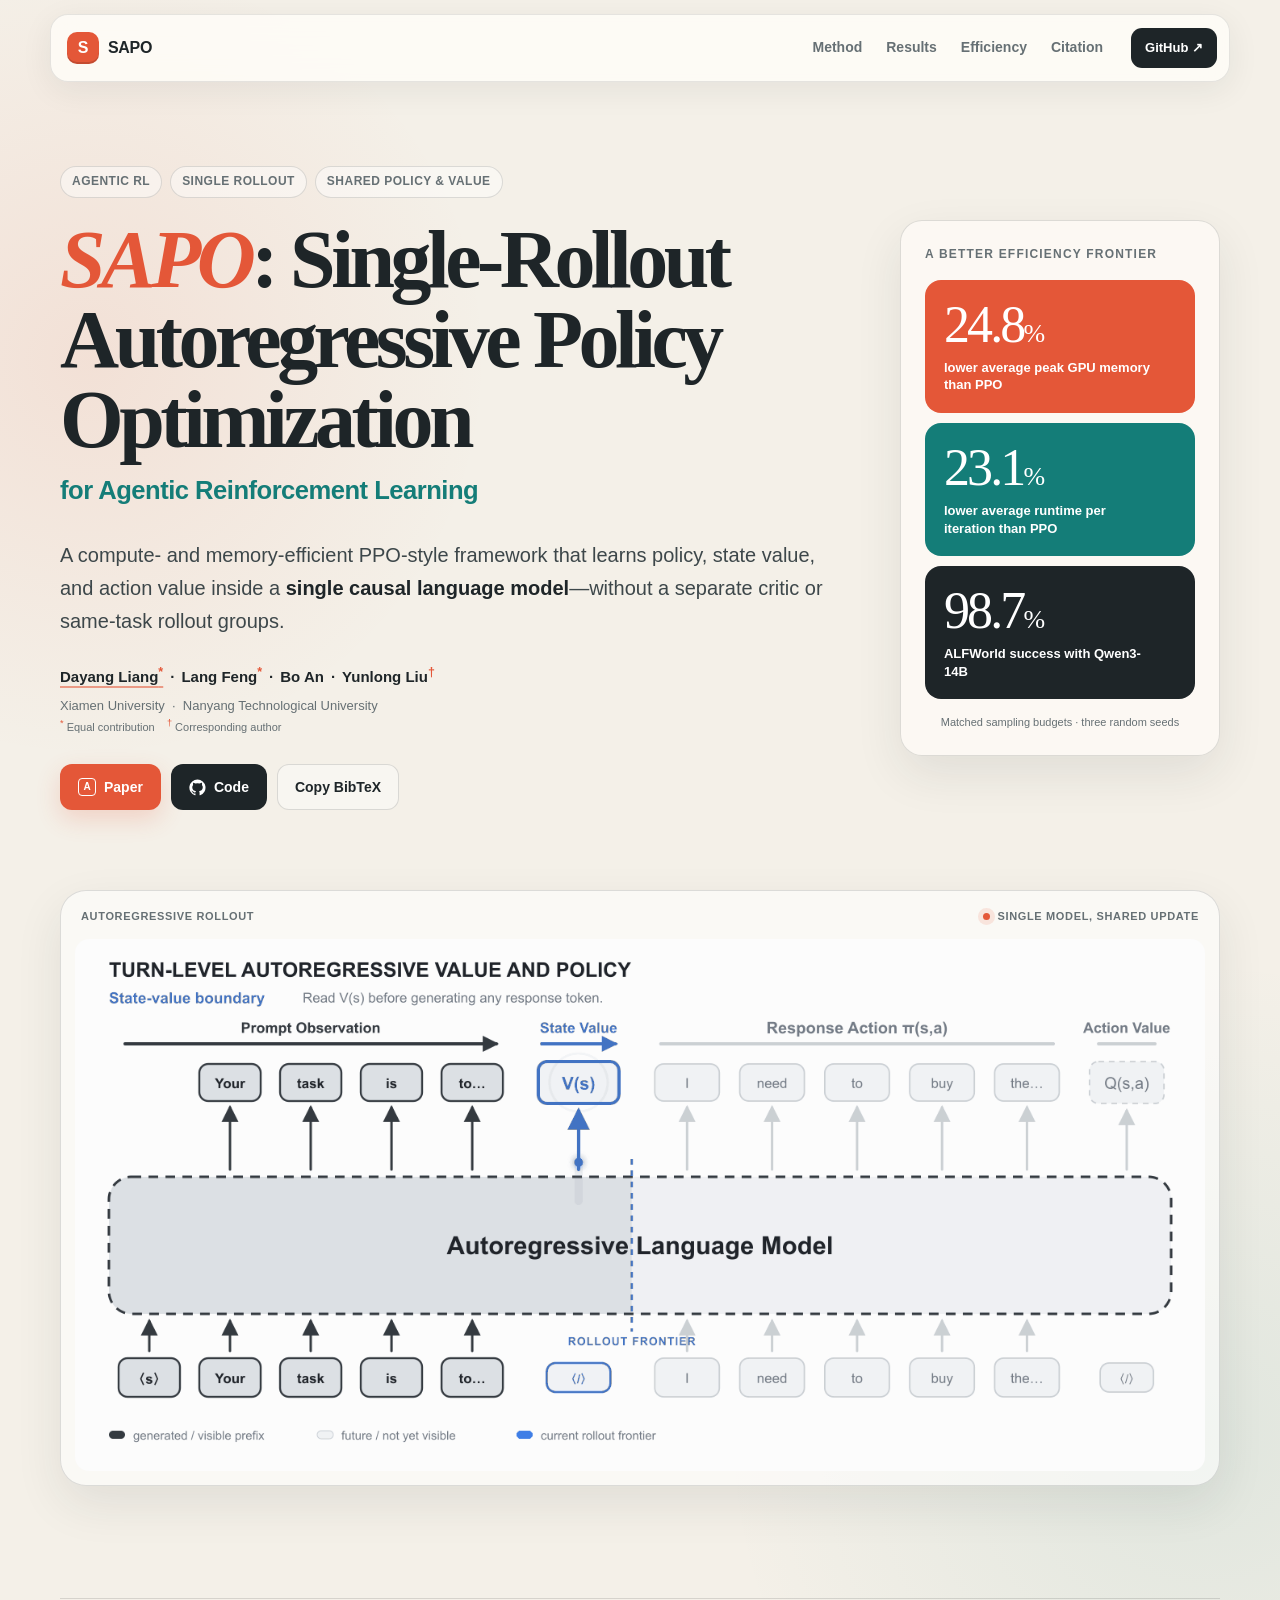
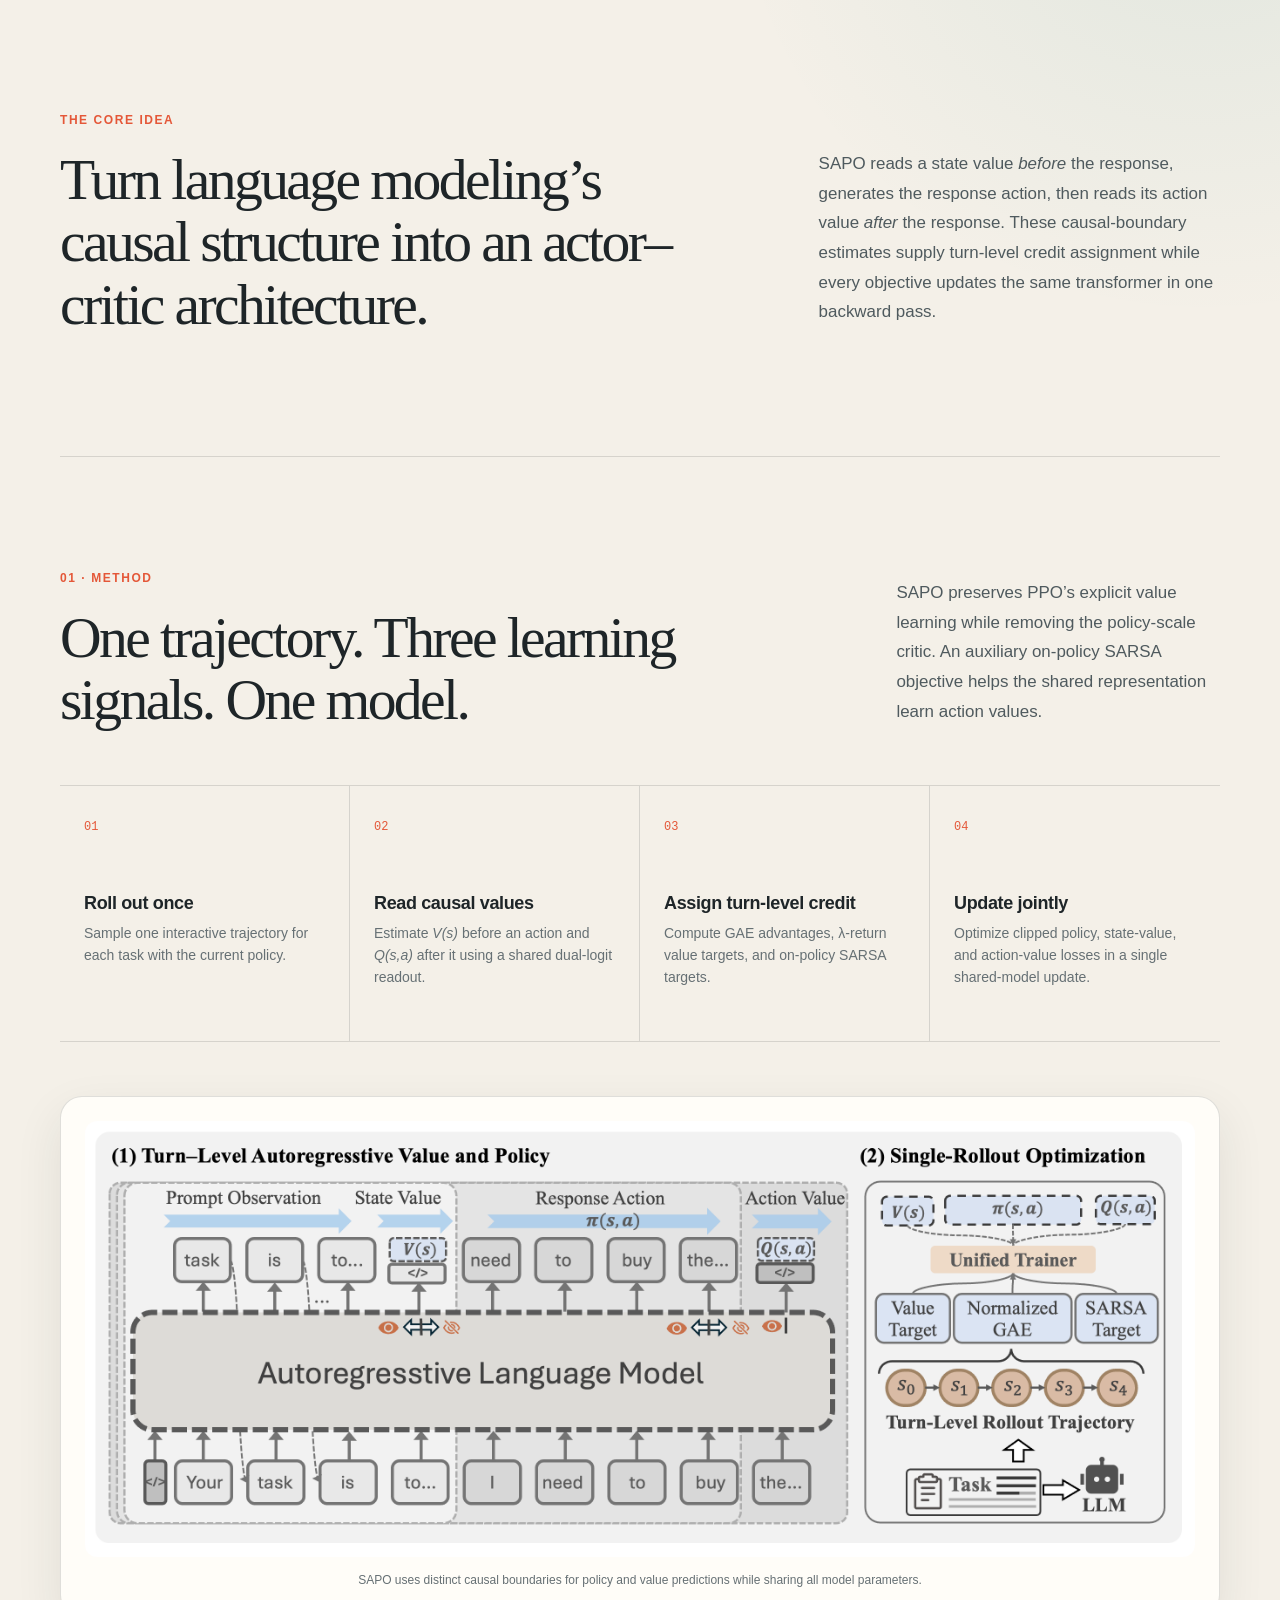
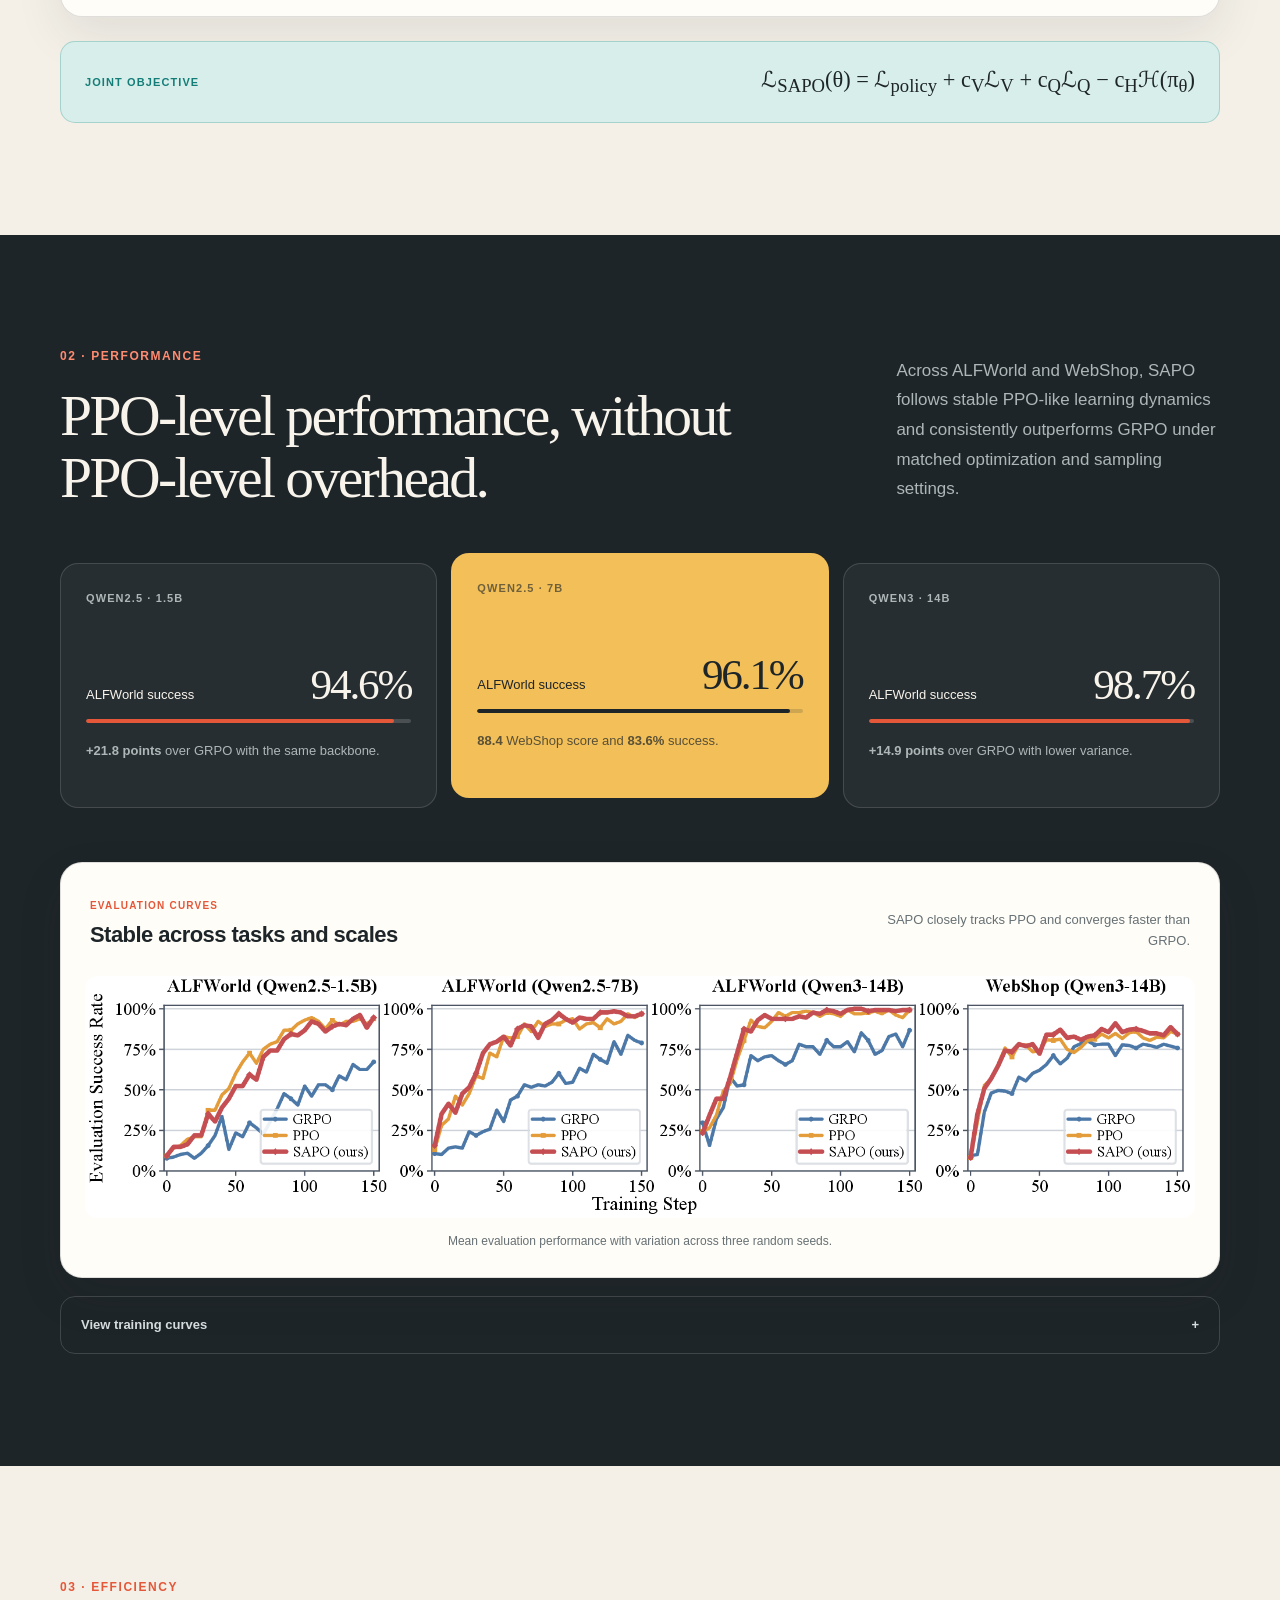
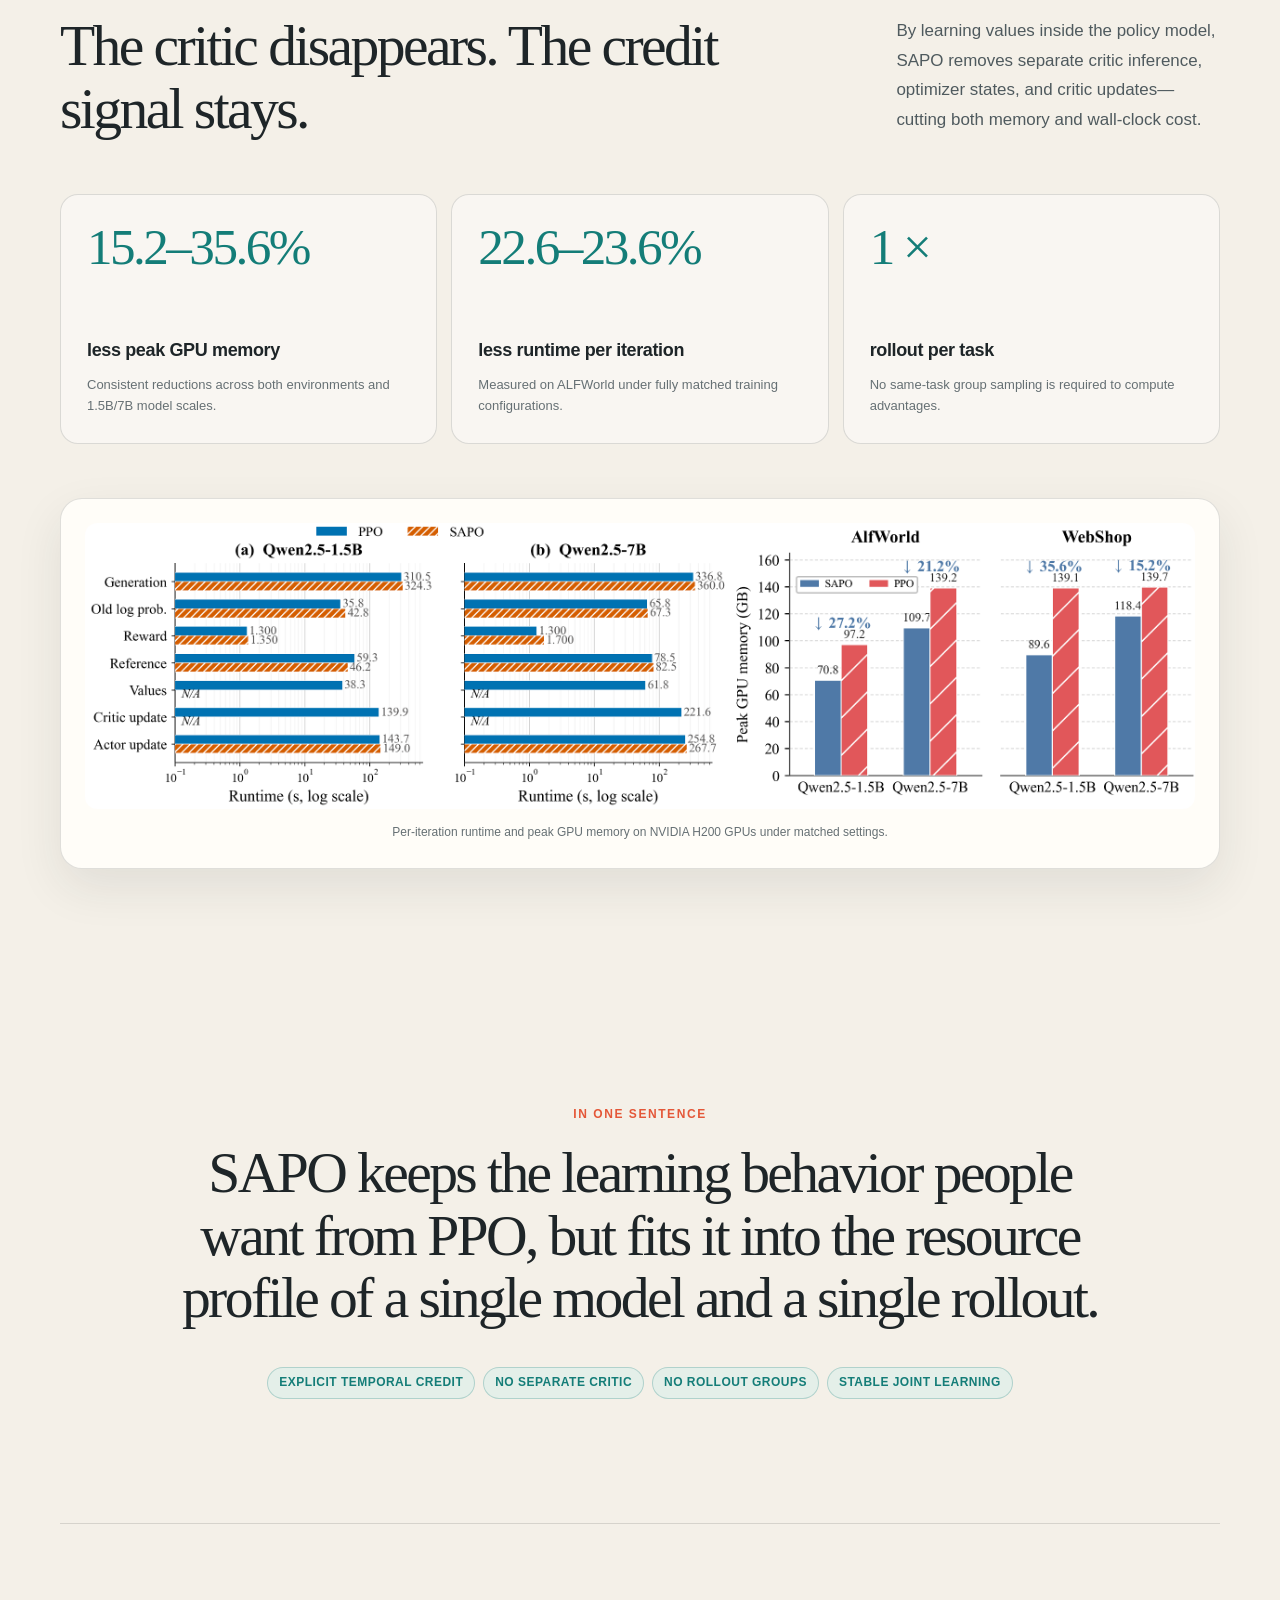
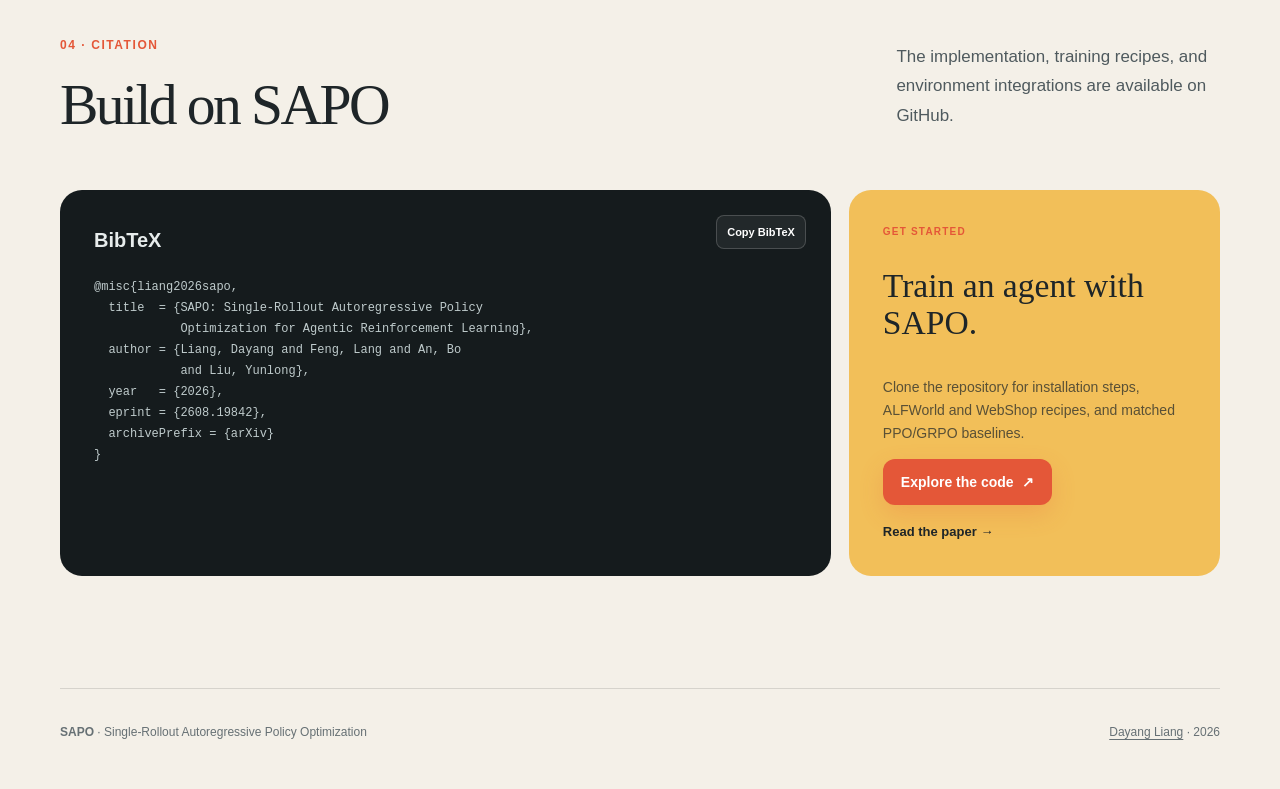
==== sapo/index.html @ 1ac19fc2 "Add SAPO project page" ====
<!doctype html>
<html lang="en">
<head>
  <meta charset="utf-8">
  <meta name="viewport" content="width=device-width, initial-scale=1">
  <meta name="theme-color" content="#f4f0e8">
  <meta name="description" content="SAPO is a single-rollout, memory-efficient PPO-style framework for agentic reinforcement learning.">
  <meta property="og:title" content="SAPO — Single-Rollout Autoregressive Policy Optimization">
  <meta property="og:description" content="PPO-level performance with one rollout, one causal language model, and no separate critic.">
  <meta property="og:type" content="website">
  <meta property="og:url" content="https://dy-liang.github.io/sapo/">
  <meta property="og:image" content="https://dy-liang.github.io/sapo/assets/sapo-framework.png">
  <title>SAPO — Single-Rollout Autoregressive Policy Optimization</title>
  <link rel="icon" href="data:image/svg+xml,<svg xmlns=%22http://www.w3.org/2000/svg%22 viewBox=%220 0 100 100%22><rect width=%22100%22 height=%22100%22 rx=%2222%22 fill=%22%23ed5b3a%22/><text x=%2250%22 y=%2267%22 font-size=%2258%22 text-anchor=%22middle%22 fill=%22white%22 font-family=%22Arial%22 font-weight=%22700%22>S</text></svg>">
  <link rel="stylesheet" href="styles.css">
</head>
<body>
  <a class="skip-link" href="#main">Skip to content</a>

  <header class="site-header" aria-label="Primary navigation">
    <a class="brand" href="#top" aria-label="SAPO home">
      <span class="brand-mark">S</span>
      <span>SAPO</span>
    </a>
    <nav>
      <a href="#method">Method</a>
      <a href="#results">Results</a>
      <a href="#efficiency">Efficiency</a>
      <a href="#citation">Citation</a>
    </nav>
    <a class="header-link" href="https://github.com/dy-liang/SAPO" target="_blank" rel="noopener">GitHub <span aria-hidden="true">↗</span></a>
  </header>

  <main id="main">
    <section class="hero section" id="top">
      <div class="hero-grid">
        <div class="hero-copy reveal">
          <p class="eyebrow"><span>Agentic RL</span><span>Single rollout</span><span>Shared policy &amp; value</span></p>
          <h1><span class="accent">SAPO</span>: Single-Rollout Autoregressive Policy Optimization</h1>
          <p class="subtitle">for Agentic Reinforcement Learning</p>
          <p class="lede">A compute- and memory-efficient PPO-style framework that learns policy, state value, and action value inside a <strong>single causal language model</strong>—without a separate critic or same-task rollout groups.</p>

          <div class="authors" aria-label="Authors">
            <a href="https://dy-liang.github.io/">Dayang Liang<sup>*</sup></a>
            <span>·</span>
            <span>Lang Feng<sup>*</sup></span>
            <span>·</span>
            <span>Bo An</span>
            <span>·</span>
            <span>Yunlong Liu<sup>†</sup></span>
          </div>
          <p class="affiliations">Xiamen University &nbsp;·&nbsp; Nanyang Technological University<br><small><sup>*</sup> Equal contribution &nbsp;&nbsp; <sup>†</sup> Corresponding author</small></p>

          <div class="actions">
            <a class="button button-primary" href="https://arxiv.org/abs/2608.19842" target="_blank" rel="noopener">
              <span class="button-icon">A</span> Paper
            </a>
            <a class="button button-secondary" href="https://github.com/dy-liang/SAPO" target="_blank" rel="noopener">
              <svg viewBox="0 0 24 24" aria-hidden="true"><path fill="currentColor" d="M12 .7a11.5 11.5 0 0 0-3.64 22.4c.58.1.79-.25.79-.56v-2.23c-3.22.7-3.9-1.36-3.9-1.36-.53-1.34-1.29-1.7-1.29-1.7-1.05-.72.08-.7.08-.7 1.16.08 1.77 1.19 1.77 1.19 1.04 1.77 2.71 1.26 3.37.96.1-.75.4-1.26.74-1.55-2.57-.29-5.28-1.28-5.28-5.72 0-1.27.45-2.3 1.19-3.11-.12-.29-.52-1.47.11-3.06 0 0 .97-.31 3.19 1.19a11.1 11.1 0 0 1 5.82 0c2.21-1.5 3.18-1.19 3.18-1.19.63 1.59.23 2.77.11 3.06.74.81 1.19 1.84 1.19 3.11 0 4.45-2.71 5.42-5.29 5.71.42.36.79 1.06.79 2.14v3.17c0 .31.21.67.8.56A11.5 11.5 0 0 0 12 .7Z"/></svg>
              Code
            </a>
            <button class="button button-ghost" type="button" data-copy-citation>Copy BibTeX</button>
          </div>
        </div>

        <aside class="hero-aside reveal" aria-label="Key results">
          <p class="aside-label">A better efficiency frontier</p>
          <div class="metric-stack">
            <article class="metric-card metric-coral">
              <span class="metric-value">24.8<span>%</span></span>
              <p>lower average peak GPU memory than PPO</p>
            </article>
            <article class="metric-card metric-teal">
              <span class="metric-value">23.1<span>%</span></span>
              <p>lower average runtime per iteration than PPO</p>
            </article>
            <article class="metric-card metric-ink">
              <span class="metric-value">98.7<span>%</span></span>
              <p>ALFWorld success with Qwen3-14B</p>
            </article>
          </div>
          <p class="aside-note">Matched sampling budgets · three random seeds</p>
        </aside>
      </div>

      <div class="hero-visual figure-card reveal">
        <div class="figure-topline"><span>Autoregressive rollout</span><span class="live-dot"><i></i> single model, shared update</span></div>
        <img src="assets/sapo-rollout.gif" alt="Animated diagram showing SAPO autoregressively generating actions and reading state and action values at causal boundaries" width="1400" height="660">
      </div>
    </section>

    <section class="section section-intro reveal" aria-labelledby="idea-heading">
      <div class="section-kicker">The core idea</div>
      <div class="intro-grid">
        <h2 id="idea-heading">Turn language modeling’s causal structure into an actor–critic architecture.</h2>
        <p>SAPO reads a state value <em>before</em> the response, generates the response action, then reads its action value <em>after</em> the response. These causal-boundary estimates supply turn-level credit assignment while every objective updates the same transformer in one backward pass.</p>
      </div>
    </section>

    <section class="section" id="method" aria-labelledby="method-heading">
      <div class="section-heading reveal">
        <div>
          <p class="section-kicker">01 · Method</p>
          <h2 id="method-heading">One trajectory. Three learning signals. One model.</h2>
        </div>
        <p>SAPO preserves PPO’s explicit value learning while removing the policy-scale critic. An auxiliary on-policy SARSA objective helps the shared representation learn action values.</p>
      </div>

      <div class="method-steps reveal" aria-label="SAPO training flow">
        <article><span>01</span><h3>Roll out once</h3><p>Sample one interactive trajectory for each task with the current policy.</p></article>
        <article><span>02</span><h3>Read causal values</h3><p>Estimate <em>V(s)</em> before an action and <em>Q(s,a)</em> after it using a shared dual-logit readout.</p></article>
        <article><span>03</span><h3>Assign turn-level credit</h3><p>Compute GAE advantages, λ-return value targets, and on-policy SARSA targets.</p></article>
        <article><span>04</span><h3>Update jointly</h3><p>Optimize clipped policy, state-value, and action-value losses in a single shared-model update.</p></article>
      </div>

      <figure class="paper-figure reveal">
        <img src="assets/sapo-framework.png" alt="SAPO framework showing shared autoregressive policy, state value, and action value learning" width="2548" height="1000" loading="lazy">
        <figcaption>SAPO uses distinct causal boundaries for policy and value predictions while sharing all model parameters.</figcaption>
      </figure>

      <div class="equation reveal" aria-label="SAPO objective">
        <span class="equation-label">Joint objective</span>
        <p>ℒ<sub>SAPO</sub>(θ) = ℒ<sub>policy</sub> + c<sub>V</sub>ℒ<sub>V</sub> + c<sub>Q</sub>ℒ<sub>Q</sub> − c<sub>H</sub>ℋ(π<sub>θ</sub>)</p>
      </div>
    </section>

    <section class="section results-section" id="results" aria-labelledby="results-heading">
      <div class="section-heading reveal">
        <div>
          <p class="section-kicker">02 · Performance</p>
          <h2 id="results-heading">PPO-level performance, without PPO-level overhead.</h2>
        </div>
        <p>Across ALFWorld and WebShop, SAPO follows stable PPO-like learning dynamics and consistently outperforms GRPO under matched optimization and sampling settings.</p>
      </div>

      <div class="result-cards reveal">
        <article class="result-card">
          <div class="result-model">Qwen2.5 · 1.5B</div>
          <div class="score-row"><span>ALFWorld success</span><strong>94.6%</strong></div>
          <div class="bar"><i style="--value:94.6%"></i></div>
          <p><b>+21.8 points</b> over GRPO with the same backbone.</p>
        </article>
        <article class="result-card featured">
          <div class="result-model">Qwen2.5 · 7B</div>
          <div class="score-row"><span>ALFWorld success</span><strong>96.1%</strong></div>
          <div class="bar"><i style="--value:96.1%"></i></div>
          <p><b>88.4</b> WebShop score and <b>83.6%</b> success.</p>
        </article>
        <article class="result-card">
          <div class="result-model">Qwen3 · 14B</div>
          <div class="score-row"><span>ALFWorld success</span><strong>98.7%</strong></div>
          <div class="bar"><i style="--value:98.7%"></i></div>
          <p><b>+14.9 points</b> over GRPO with lower variance.</p>
        </article>
      </div>

      <figure class="paper-figure reveal">
        <div class="figure-header">
          <div><span class="mini-label">Evaluation curves</span><h3>Stable across tasks and scales</h3></div>
          <p>SAPO closely tracks PPO and converges faster than GRPO.</p>
        </div>
        <img src="assets/eval-curves.png" alt="Evaluation curves comparing SAPO, PPO, and GRPO across ALFWorld and WebShop" width="1908" height="417" loading="lazy">
        <figcaption>Mean evaluation performance with variation across three random seeds.</figcaption>
      </figure>

      <details class="appendix-figure reveal">
        <summary>View training curves <span>+</span></summary>
        <img src="assets/train-curves.png" alt="Training success curves comparing SAPO, PPO, and GRPO" width="3861" height="798" loading="lazy">
      </details>
    </section>

    <section class="section" id="efficiency" aria-labelledby="efficiency-heading">
      <div class="section-heading reveal">
        <div>
          <p class="section-kicker">03 · Efficiency</p>
          <h2 id="efficiency-heading">The critic disappears. The credit signal stays.</h2>
        </div>
        <p>By learning values inside the policy model, SAPO removes separate critic inference, optimizer states, and critic updates—cutting both memory and wall-clock cost.</p>
      </div>

      <div class="efficiency-grid reveal">
        <article class="efficiency-stat">
          <span class="stat-number">15.2–35.6%</span>
          <h3>less peak GPU memory</h3>
          <p>Consistent reductions across both environments and 1.5B/7B model scales.</p>
        </article>
        <article class="efficiency-stat">
          <span class="stat-number">22.6–23.6%</span>
          <h3>less runtime per iteration</h3>
          <p>Measured on ALFWorld under fully matched training configurations.</p>
        </article>
        <article class="efficiency-stat">
          <span class="stat-number">1 ×</span>
          <h3>rollout per task</h3>
          <p>No same-task group sampling is required to compute advantages.</p>
        </article>
      </div>

      <figure class="paper-figure reveal">
        <img src="assets/runtime-memory.png" alt="Runtime and peak GPU memory comparison between SAPO and PPO" width="2390" height="616" loading="lazy">
        <figcaption>Per-iteration runtime and peak GPU memory on NVIDIA H200 GPUs under matched settings.</figcaption>
      </figure>
    </section>

    <section class="section takeaway-section reveal" aria-labelledby="takeaway-heading">
      <p class="section-kicker">In one sentence</p>
      <h2 id="takeaway-heading">SAPO keeps the learning behavior people want from PPO, but fits it into the resource profile of a single model and a single rollout.</h2>
      <div class="takeaway-tags"><span>Explicit temporal credit</span><span>No separate critic</span><span>No rollout groups</span><span>Stable joint learning</span></div>
    </section>

    <section class="section citation-section" id="citation" aria-labelledby="citation-heading">
      <div class="section-heading reveal">
        <div>
          <p class="section-kicker">04 · Citation</p>
          <h2 id="citation-heading">Build on SAPO</h2>
        </div>
        <p>The implementation, training recipes, and environment integrations are available on GitHub.</p>
      </div>

      <div class="citation-grid reveal">
        <div>
          <h3>BibTeX</h3>
          <pre><code id="bibtex">@misc{liang2026sapo,
  title  = {SAPO: Single-Rollout Autoregressive Policy
            Optimization for Agentic Reinforcement Learning},
  author = {Liang, Dayang and Feng, Lang and An, Bo
            and Liu, Yunlong},
  year   = {2026},
  eprint = {2608.19842},
  archivePrefix = {arXiv}
}</code></pre>
          <button class="copy-button" type="button" data-copy-citation>Copy BibTeX</button>
        </div>
        <aside class="next-card">
          <p class="mini-label">Get started</p>
          <h3>Train an agent with SAPO.</h3>
          <p>Clone the repository for installation steps, ALFWorld and WebShop recipes, and matched PPO/GRPO baselines.</p>
          <a class="button button-primary" href="https://github.com/dy-liang/SAPO" target="_blank" rel="noopener">Explore the code <span aria-hidden="true">↗</span></a>
          <a class="text-link" href="https://arxiv.org/abs/2608.19842" target="_blank" rel="noopener">Read the paper <span aria-hidden="true">→</span></a>
        </aside>
      </div>
    </section>
  </main>

  <footer>
    <p><strong>SAPO</strong> · Single-Rollout Autoregressive Policy Optimization</p>
    <p><a href="https://dy-liang.github.io/">Dayang Liang</a> · 2026</p>
  </footer>

  <div class="toast" role="status" aria-live="polite">BibTeX copied</div>
  <script src="script.js"></script>
</body>
</html>
---- sapo/styles.css ----
:root {
  --paper: #f4f0e8;
  --paper-deep: #e9e3d8;
  --card: #fffdf8;
  --ink: #1e2528;
  --muted: #667074;
  --line: rgba(30, 37, 40, .14);
  --coral: #e45738;
  --coral-dark: #be3f24;
  --teal: #147d78;
  --teal-light: #d7eeea;
  --yellow: #f2bf59;
  --radius: 22px;
  --shadow: 0 18px 48px rgba(35, 41, 42, .09);
}

* { box-sizing: border-box; }
html { scroll-behavior: smooth; scroll-padding-top: 92px; }
body {
  margin: 0;
  color: var(--ink);
  background:
    radial-gradient(circle at 7% 5%, rgba(228, 87, 56, .10), transparent 25rem),
    radial-gradient(circle at 94% 20%, rgba(20, 125, 120, .09), transparent 30rem),
    var(--paper);
  font-family: Inter, ui-sans-serif, -apple-system, BlinkMacSystemFont, "Segoe UI", sans-serif;
  font-size: 16px;
  line-height: 1.65;
  -webkit-font-smoothing: antialiased;
}

a { color: inherit; }
img { display: block; max-width: 100%; height: auto; }
button, a { -webkit-tap-highlight-color: transparent; }
button { font: inherit; }

.skip-link { position: fixed; top: -80px; left: 16px; z-index: 100; background: var(--ink); color: white; padding: 10px 14px; border-radius: 8px; }
.skip-link:focus { top: 16px; }

.site-header {
  width: min(1180px, calc(100% - 36px));
  height: 68px;
  position: sticky;
  top: 14px;
  z-index: 20;
  margin: 14px auto 0;
  padding: 0 12px 0 16px;
  display: flex;
  align-items: center;
  gap: 28px;
  border: 1px solid rgba(30, 37, 40, .11);
  border-radius: 18px;
  background: rgba(255, 253, 248, .82);
  box-shadow: 0 8px 32px rgba(34, 41, 42, .07);
  backdrop-filter: blur(16px);
}

.brand { display: inline-flex; align-items: center; gap: 9px; font-weight: 800; letter-spacing: -.02em; text-decoration: none; }
.brand-mark { display: grid; place-items: center; width: 32px; height: 32px; border-radius: 10px; color: white; background: var(--coral); font-size: 16px; box-shadow: inset 0 -2px rgba(0,0,0,.14); }
.site-header nav { display: flex; align-items: center; gap: 24px; margin-left: auto; }
.site-header nav a { color: var(--muted); font-size: 14px; font-weight: 650; text-decoration: none; transition: color .2s ease; }
.site-header nav a:hover, .site-header nav a:focus-visible { color: var(--ink); }
.header-link { padding: 9px 14px; border-radius: 11px; background: var(--ink); color: white; font-size: 13px; font-weight: 700; text-decoration: none; }

.section { width: min(1160px, calc(100% - 40px)); margin-inline: auto; padding: 112px 0; }
.hero { padding-top: 84px; }
.hero-grid { display: grid; grid-template-columns: minmax(0, 1.55fr) minmax(280px, .65fr); gap: clamp(34px, 6vw, 84px); align-items: center; }

.eyebrow { display: flex; flex-wrap: wrap; gap: 8px; margin: 0 0 22px; }
.eyebrow span, .takeaway-tags span { border: 1px solid var(--line); border-radius: 999px; padding: 5px 11px; color: var(--muted); background: rgba(255,255,255,.45); font-size: 12px; font-weight: 700; letter-spacing: .04em; text-transform: uppercase; }
h1, h2, h3, p { margin-top: 0; }
h1 { max-width: 880px; margin-bottom: 8px; font-family: Georgia, "Times New Roman", serif; font-size: clamp(3rem, 6.4vw, 6.2rem); line-height: .98; letter-spacing: -.055em; font-weight: 600; }
h1 .accent { color: var(--coral); font-style: italic; }
.subtitle { margin-bottom: 28px; color: var(--teal); font-size: clamp(1.15rem, 2.2vw, 1.6rem); font-weight: 750; letter-spacing: -.02em; }
.lede { max-width: 780px; margin-bottom: 24px; color: #3d474a; font-size: clamp(1.05rem, 1.6vw, 1.25rem); line-height: 1.65; }
.lede strong { color: var(--ink); }
.authors { display: flex; flex-wrap: wrap; align-items: baseline; gap: 7px; margin-bottom: 5px; font-size: 15px; font-weight: 650; }
.authors a { text-decoration-color: rgba(228, 87, 56, .55); text-decoration-thickness: 2px; text-underline-offset: 4px; }
.authors sup, .affiliations sup { color: var(--coral); }
.affiliations { margin-bottom: 27px; color: var(--muted); font-size: 13px; line-height: 1.65; }
.affiliations small { font-size: 11px; }
.actions { display: flex; flex-wrap: wrap; gap: 10px; }
.button { display: inline-flex; align-items: center; justify-content: center; gap: 8px; min-height: 46px; padding: 10px 17px; border: 1px solid transparent; border-radius: 12px; font-weight: 750; font-size: 14px; line-height: 1; text-decoration: none; cursor: pointer; transition: transform .2s ease, box-shadow .2s ease, background .2s ease; }
.button:hover { transform: translateY(-2px); }
.button-primary { color: white; background: var(--coral); box-shadow: 0 9px 24px rgba(228, 87, 56, .2); }
.button-primary:hover { background: var(--coral-dark); box-shadow: 0 12px 28px rgba(228, 87, 56, .28); }
.button-secondary { color: white; background: var(--ink); }
.button-ghost { color: var(--ink); background: rgba(255,255,255,.38); border-color: var(--line); }
.button svg { width: 17px; height: 17px; }
.button-icon { display: grid; place-items: center; width: 18px; height: 18px; border: 1px solid currentColor; border-radius: 4px; font-size: 10px; font-weight: 900; }

.hero-aside { padding: 24px; border: 1px solid var(--line); border-radius: var(--radius); background: rgba(255, 253, 248, .68); box-shadow: var(--shadow); transform: rotate(1.2deg); }
.aside-label { margin-bottom: 15px; color: var(--muted); font-size: 12px; font-weight: 800; letter-spacing: .1em; text-transform: uppercase; }
.metric-stack { display: grid; gap: 10px; }
.metric-card { min-height: 130px; padding: 19px; border-radius: 16px; display: flex; flex-direction: column; justify-content: space-between; }
.metric-card p { max-width: 210px; margin: 8px 0 0; font-size: 13px; font-weight: 650; line-height: 1.35; }
.metric-value { font-family: Georgia, "Times New Roman", serif; font-size: 3.25rem; line-height: 1; letter-spacing: -.055em; }
.metric-value span { font-size: .5em; }
.metric-coral { color: white; background: var(--coral); }
.metric-teal { color: white; background: var(--teal); }
.metric-ink { color: white; background: var(--ink); }
.aside-note { margin: 14px 0 0; color: var(--muted); font-size: 11px; text-align: center; }

.figure-card { margin-top: 80px; padding: 14px; border: 1px solid var(--line); border-radius: calc(var(--radius) + 4px); background: rgba(255,255,255,.58); box-shadow: var(--shadow); overflow: hidden; }
.figure-card img { width: 100%; border-radius: 14px; }
.figure-topline { display: flex; justify-content: space-between; align-items: center; gap: 12px; padding: 2px 6px 13px; color: var(--muted); font-size: 11px; font-weight: 750; letter-spacing: .06em; text-transform: uppercase; }
.live-dot { display: inline-flex; align-items: center; gap: 7px; }
.live-dot i { width: 7px; height: 7px; border-radius: 50%; background: var(--coral); box-shadow: 0 0 0 5px rgba(228, 87, 56, .13); }

.section-intro { border-top: 1px solid var(--line); border-bottom: 1px solid var(--line); }
.section-kicker { margin-bottom: 18px; color: var(--coral); font-size: 12px; font-weight: 850; letter-spacing: .13em; text-transform: uppercase; }
.intro-grid { display: grid; grid-template-columns: 1.25fr .75fr; gap: clamp(36px, 7vw, 110px); align-items: start; }
.intro-grid h2, .section-heading h2, .takeaway-section h2 { margin-bottom: 0; font-family: Georgia, "Times New Roman", serif; font-size: clamp(2.2rem, 4.5vw, 4.5rem); font-weight: 500; line-height: 1.08; letter-spacing: -.045em; }
.intro-grid p, .section-heading > p { color: #4f5a5e; font-size: 1.06rem; line-height: 1.75; }

.section-heading { display: grid; grid-template-columns: minmax(0, 1.5fr) minmax(270px, .65fr); gap: clamp(40px, 7vw, 100px); align-items: end; margin-bottom: 54px; }
.section-heading > p { margin-bottom: 5px; }
.method-steps { display: grid; grid-template-columns: repeat(4, 1fr); border-top: 1px solid var(--line); border-bottom: 1px solid var(--line); }
.method-steps article { min-height: 255px; padding: 26px 24px 28px; border-right: 1px solid var(--line); }
.method-steps article:last-child { border-right: 0; }
.method-steps article > span { display: inline-block; margin-bottom: 54px; color: var(--coral); font-family: ui-monospace, SFMono-Regular, Menlo, monospace; font-size: 12px; }
.method-steps h3 { margin-bottom: 9px; font-size: 18px; line-height: 1.25; letter-spacing: -.02em; }
.method-steps p { margin: 0; color: var(--muted); font-size: 14px; line-height: 1.55; }

.paper-figure { margin: 54px 0 0; padding: clamp(12px, 2vw, 24px); border: 1px solid var(--line); border-radius: var(--radius); background: var(--card); box-shadow: var(--shadow); overflow: hidden; }
.paper-figure img { width: 100%; border-radius: 12px; }
.paper-figure figcaption { padding: 14px 6px 1px; color: var(--muted); font-size: 12px; text-align: center; }
.equation { margin-top: 24px; padding: 20px 24px; display: flex; align-items: center; justify-content: space-between; gap: 24px; border: 1px solid rgba(20, 125, 120, .25); border-radius: 15px; background: var(--teal-light); }
.equation-label { color: var(--teal); font-size: 11px; font-weight: 850; letter-spacing: .1em; text-transform: uppercase; }
.equation p { margin: 0; font-family: Georgia, "Times New Roman", serif; font-size: clamp(1rem, 2vw, 1.4rem); }

.results-section { width: 100%; max-width: none; padding-inline: max(20px, calc((100% - 1160px) / 2)); color: #f8f4ec; background: var(--ink); }
.results-section .section-kicker { color: #ff8b71; }
.results-section .section-heading > p { color: #aeb7b8; }
.result-cards { display: grid; grid-template-columns: repeat(3, 1fr); gap: 14px; }
.result-card { min-height: 245px; padding: 25px; border: 1px solid rgba(255,255,255,.14); border-radius: 18px; background: rgba(255,255,255,.045); }
.result-card.featured { color: var(--ink); background: var(--yellow); border-color: transparent; transform: translateY(-10px); }
.result-model { margin-bottom: 56px; color: #aeb7b8; font-size: 11px; font-weight: 800; letter-spacing: .1em; text-transform: uppercase; }
.featured .result-model { color: rgba(30,37,40,.62); }
.score-row { display: flex; align-items: baseline; justify-content: space-between; gap: 10px; font-size: 13px; }
.score-row strong { font-family: Georgia, "Times New Roman", serif; font-size: 2.7rem; font-weight: 500; line-height: 1; letter-spacing: -.05em; }
.bar { height: 4px; margin: 13px 0 17px; overflow: hidden; border-radius: 4px; background: rgba(255,255,255,.16); }
.bar i { display: block; width: var(--value); height: 100%; border-radius: inherit; background: var(--coral); }
.featured .bar { background: rgba(30,37,40,.17); }
.featured .bar i { background: var(--ink); }
.result-card p { margin: 0; color: #aeb7b8; font-size: 13px; }
.featured p { color: rgba(30,37,40,.72); }
.figure-header { display: flex; justify-content: space-between; align-items: end; gap: 30px; padding: 4px 5px 22px; }
.figure-header h3 { margin-bottom: 0; color: var(--ink); font-size: 22px; letter-spacing: -.025em; }
.figure-header p { max-width: 320px; margin-bottom: 2px; color: var(--muted); font-size: 13px; text-align: right; }
.mini-label { color: var(--coral); font-size: 10px; font-weight: 850; letter-spacing: .12em; text-transform: uppercase; }
.appendix-figure { margin-top: 18px; border: 1px solid rgba(255,255,255,.15); border-radius: 15px; overflow: hidden; }
.appendix-figure summary { padding: 17px 20px; display: flex; justify-content: space-between; cursor: pointer; color: #d6dcdd; font-size: 13px; font-weight: 750; list-style: none; }
.appendix-figure summary::-webkit-details-marker { display: none; }
.appendix-figure[open] summary span { transform: rotate(45deg); }
.appendix-figure img { width: 100%; padding: 12px; background: white; }

.efficiency-grid { display: grid; grid-template-columns: repeat(3, 1fr); gap: 14px; }
.efficiency-stat { min-height: 250px; padding: 26px; display: flex; flex-direction: column; border: 1px solid var(--line); border-radius: 18px; background: rgba(255,255,255,.42); }
.stat-number { color: var(--teal); font-family: Georgia, "Times New Roman", serif; font-size: clamp(2.2rem, 4vw, 3.9rem); line-height: 1; letter-spacing: -.05em; }
.efficiency-stat h3 { margin: auto 0 8px; font-size: 18px; letter-spacing: -.02em; }
.efficiency-stat p { margin: 0; color: var(--muted); font-size: 13px; }

.takeaway-section { padding-block: 124px; text-align: center; }
.takeaway-section h2 { max-width: 970px; margin: 0 auto 38px; }
.takeaway-tags { display: flex; flex-wrap: wrap; justify-content: center; gap: 8px; }
.takeaway-tags span { color: var(--teal); border-color: rgba(20,125,120,.25); background: rgba(215,238,234,.55); }

.citation-section { border-top: 1px solid var(--line); }
.citation-grid { display: grid; grid-template-columns: 1.35fr .65fr; gap: 18px; }
.citation-grid > div, .next-card { padding: clamp(22px, 3vw, 34px); border-radius: var(--radius); }
.citation-grid > div { position: relative; color: #e7ecec; background: #151b1d; overflow: hidden; }
.citation-grid h3 { font-size: 20px; }
pre { margin: 0; overflow-x: auto; color: #bfcbcc; font-family: ui-monospace, SFMono-Regular, Menlo, Consolas, monospace; font-size: 12px; line-height: 1.75; white-space: pre-wrap; }
.copy-button { position: absolute; top: 25px; right: 25px; padding: 7px 10px; border: 1px solid rgba(255,255,255,.18); border-radius: 8px; color: white; background: rgba(255,255,255,.06); cursor: pointer; font-size: 11px; font-weight: 750; }
.next-card { display: flex; flex-direction: column; align-items: flex-start; background: var(--yellow); }
.next-card h3 { margin-top: 18px; font-family: Georgia, "Times New Roman", serif; font-size: 2.1rem; font-weight: 500; line-height: 1.1; }
.next-card p:not(.mini-label) { color: rgba(30,37,40,.72); font-size: 14px; }
.next-card .button { margin-top: auto; }
.text-link { margin-top: 16px; font-size: 13px; font-weight: 750; text-decoration: none; }

footer { width: min(1160px, calc(100% - 40px)); margin: 0 auto; padding: 34px 0 46px; display: flex; justify-content: space-between; gap: 20px; border-top: 1px solid var(--line); color: var(--muted); font-size: 12px; }
footer p { margin: 0; }
footer a { text-underline-offset: 3px; }

.toast { position: fixed; left: 50%; bottom: 24px; z-index: 30; padding: 10px 14px; border-radius: 10px; color: white; background: var(--ink); box-shadow: var(--shadow); font-size: 13px; font-weight: 700; opacity: 0; pointer-events: none; transform: translate(-50%, 15px); transition: opacity .2s ease, transform .2s ease; }
.toast.show { opacity: 1; transform: translate(-50%, 0); }
.reveal { opacity: 0; transform: translateY(22px); transition: opacity .7s ease, transform .7s cubic-bezier(.2,.7,.2,1); }
.reveal.is-visible { opacity: 1; transform: translateY(0); }

@media (max-width: 900px) {
  .site-header nav { display: none; }
  .header-link { margin-left: auto; }
  .hero-grid, .intro-grid, .section-heading, .citation-grid { grid-template-columns: 1fr; }
  .hero-aside { max-width: 600px; transform: none; }
  .metric-stack { grid-template-columns: repeat(3, 1fr); }
  .metric-card { min-height: 160px; }
  .metric-value { font-size: 2.6rem; }
  .section-heading { gap: 20px; align-items: start; }
  .section-heading > p { max-width: 650px; }
  .method-steps { grid-template-columns: repeat(2, 1fr); }
  .method-steps article:nth-child(2) { border-right: 0; }
  .method-steps article:nth-child(-n+2) { border-bottom: 1px solid var(--line); }
  .result-cards, .efficiency-grid { grid-template-columns: 1fr; }
  .result-card.featured { transform: none; }
  .result-card { min-height: 210px; }
  .result-model { margin-bottom: 32px; }
}

@media (max-width: 620px) {
  body { font-size: 15px; }
  .site-header { width: calc(100% - 20px); top: 10px; margin-top: 10px; }
  .section { width: min(100% - 28px, 1160px); padding: 78px 0; }
  .hero { padding-top: 60px; }
  h1 { font-size: clamp(2.8rem, 14vw, 4.4rem); }
  .hero-grid { gap: 38px; }
  .metric-stack { grid-template-columns: 1fr; }
  .metric-card { min-height: 120px; }
  .figure-card { margin-top: 48px; padding: 7px; border-radius: 15px; }
  .figure-topline { display: none; }
  .figure-card img { border-radius: 9px; }
  .method-steps { grid-template-columns: 1fr; }
  .method-steps article { min-height: 210px; border-right: 0; border-bottom: 1px solid var(--line); }
  .method-steps article:nth-child(3) { border-bottom: 1px solid var(--line); }
  .method-steps article:last-child { border-bottom: 0; }
  .method-steps article > span { margin-bottom: 34px; }
  .equation { align-items: flex-start; flex-direction: column; }
  .results-section { width: 100%; padding-inline: 14px; }
  .figure-header { align-items: flex-start; flex-direction: column; gap: 6px; }
  .figure-header p { text-align: left; }
  .copy-button { position: static; margin-top: 22px; }
  footer { flex-direction: column; }
}

@media (prefers-reduced-motion: reduce) {
  html { scroll-behavior: auto; }
  *, *::before, *::after { animation-duration: .01ms !important; transition-duration: .01ms !important; }
  .reveal { opacity: 1; transform: none; }
}
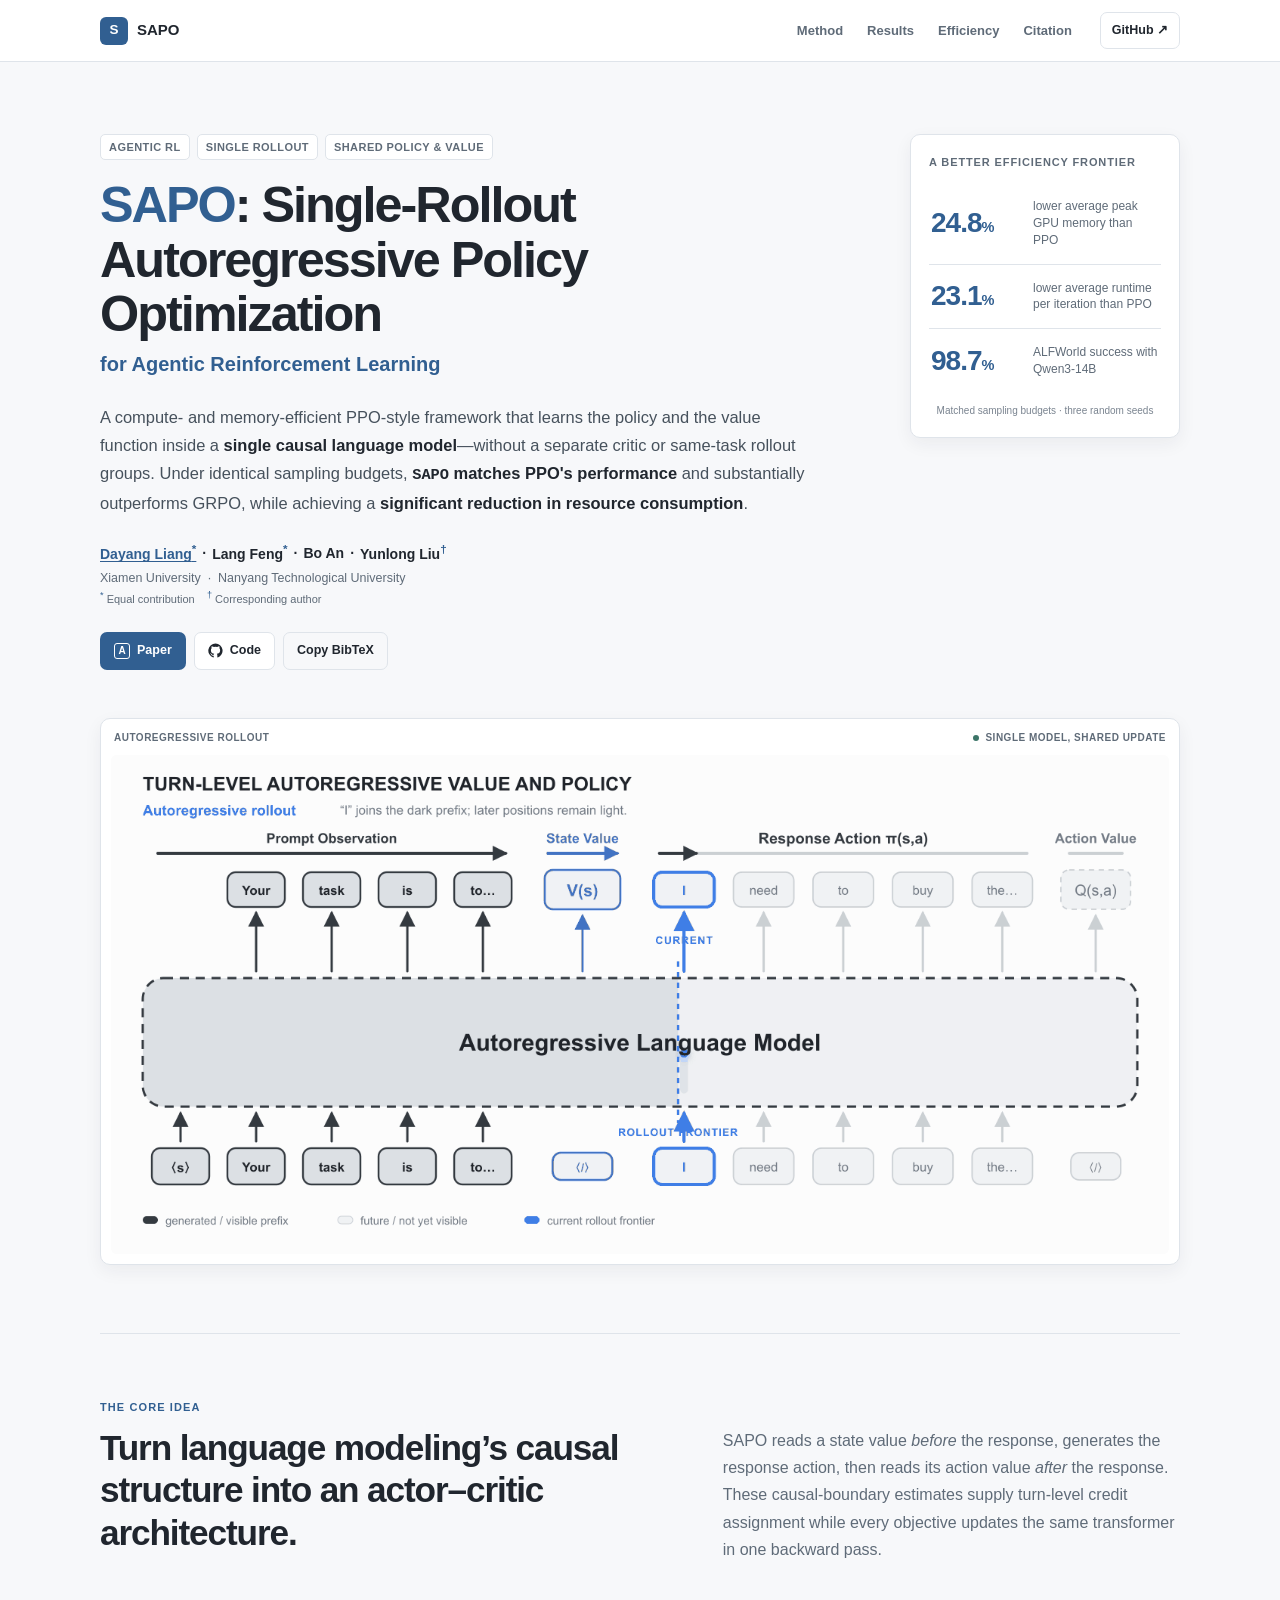
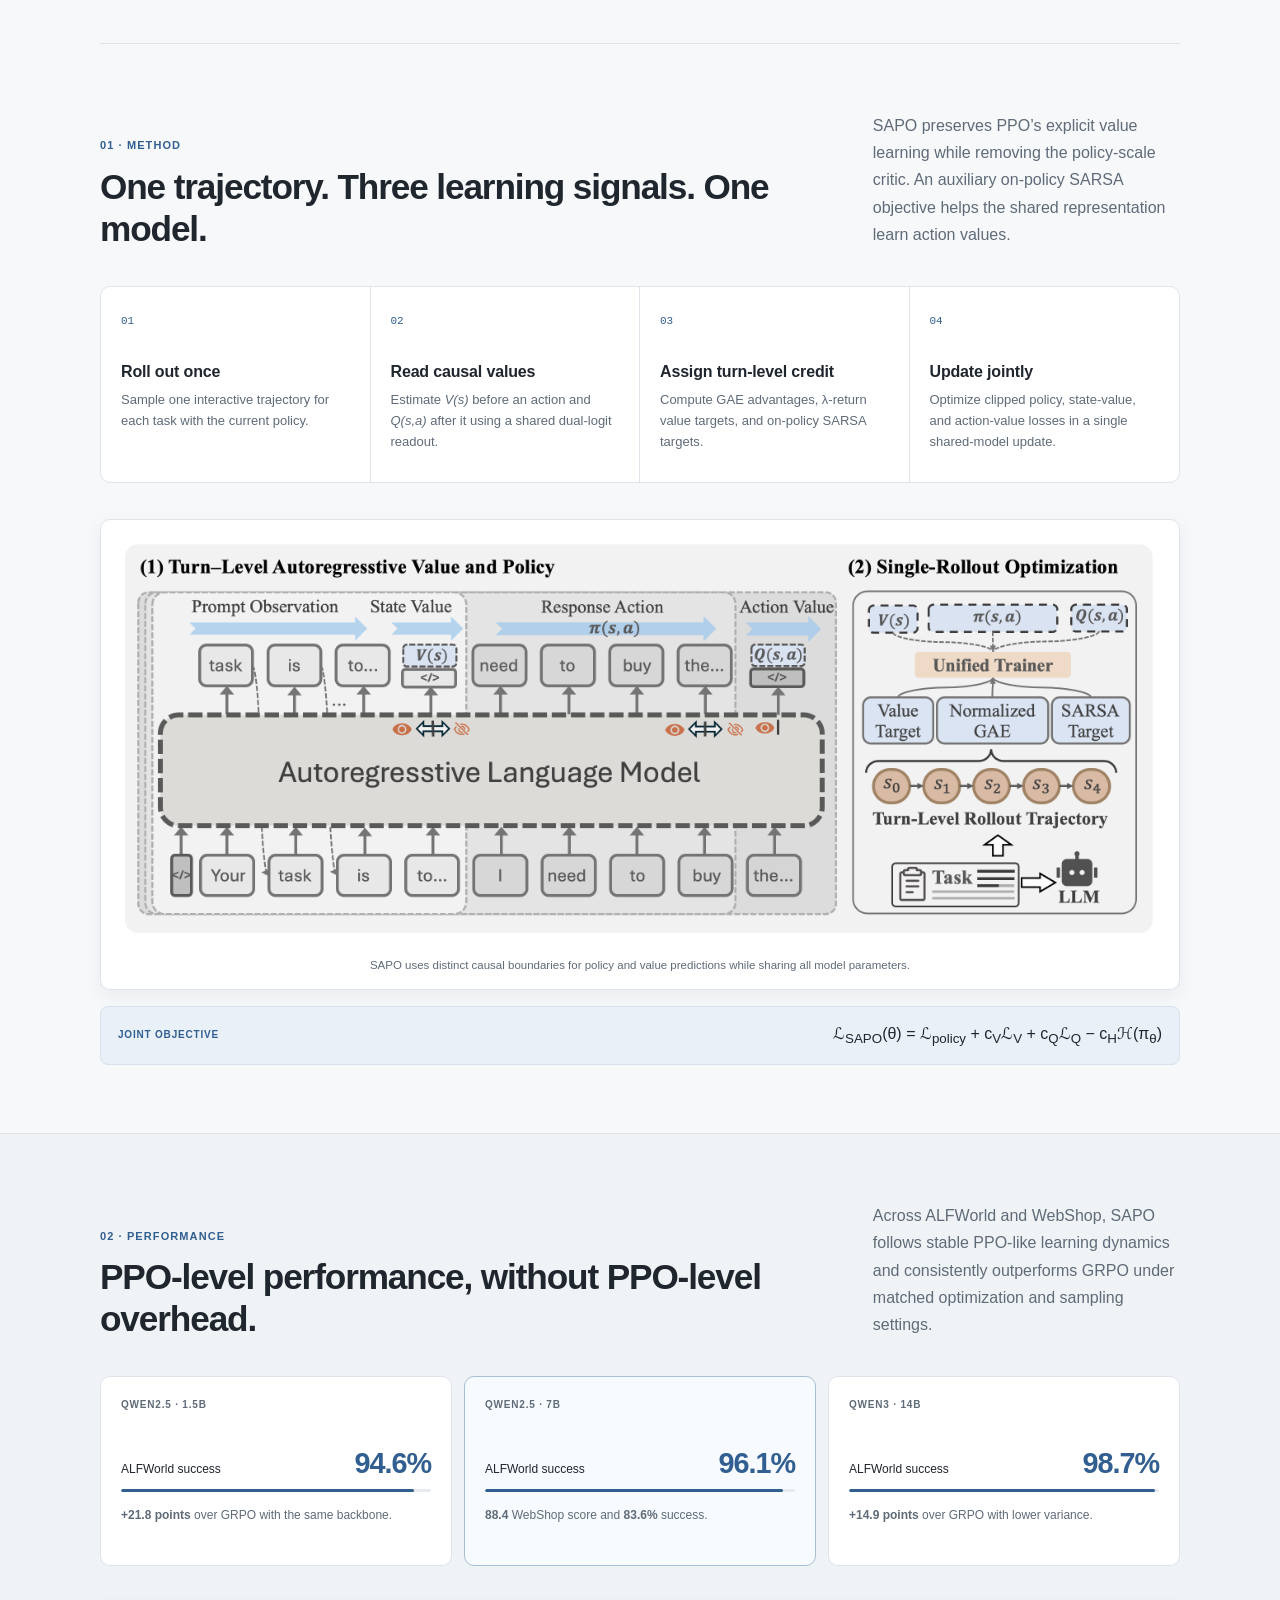
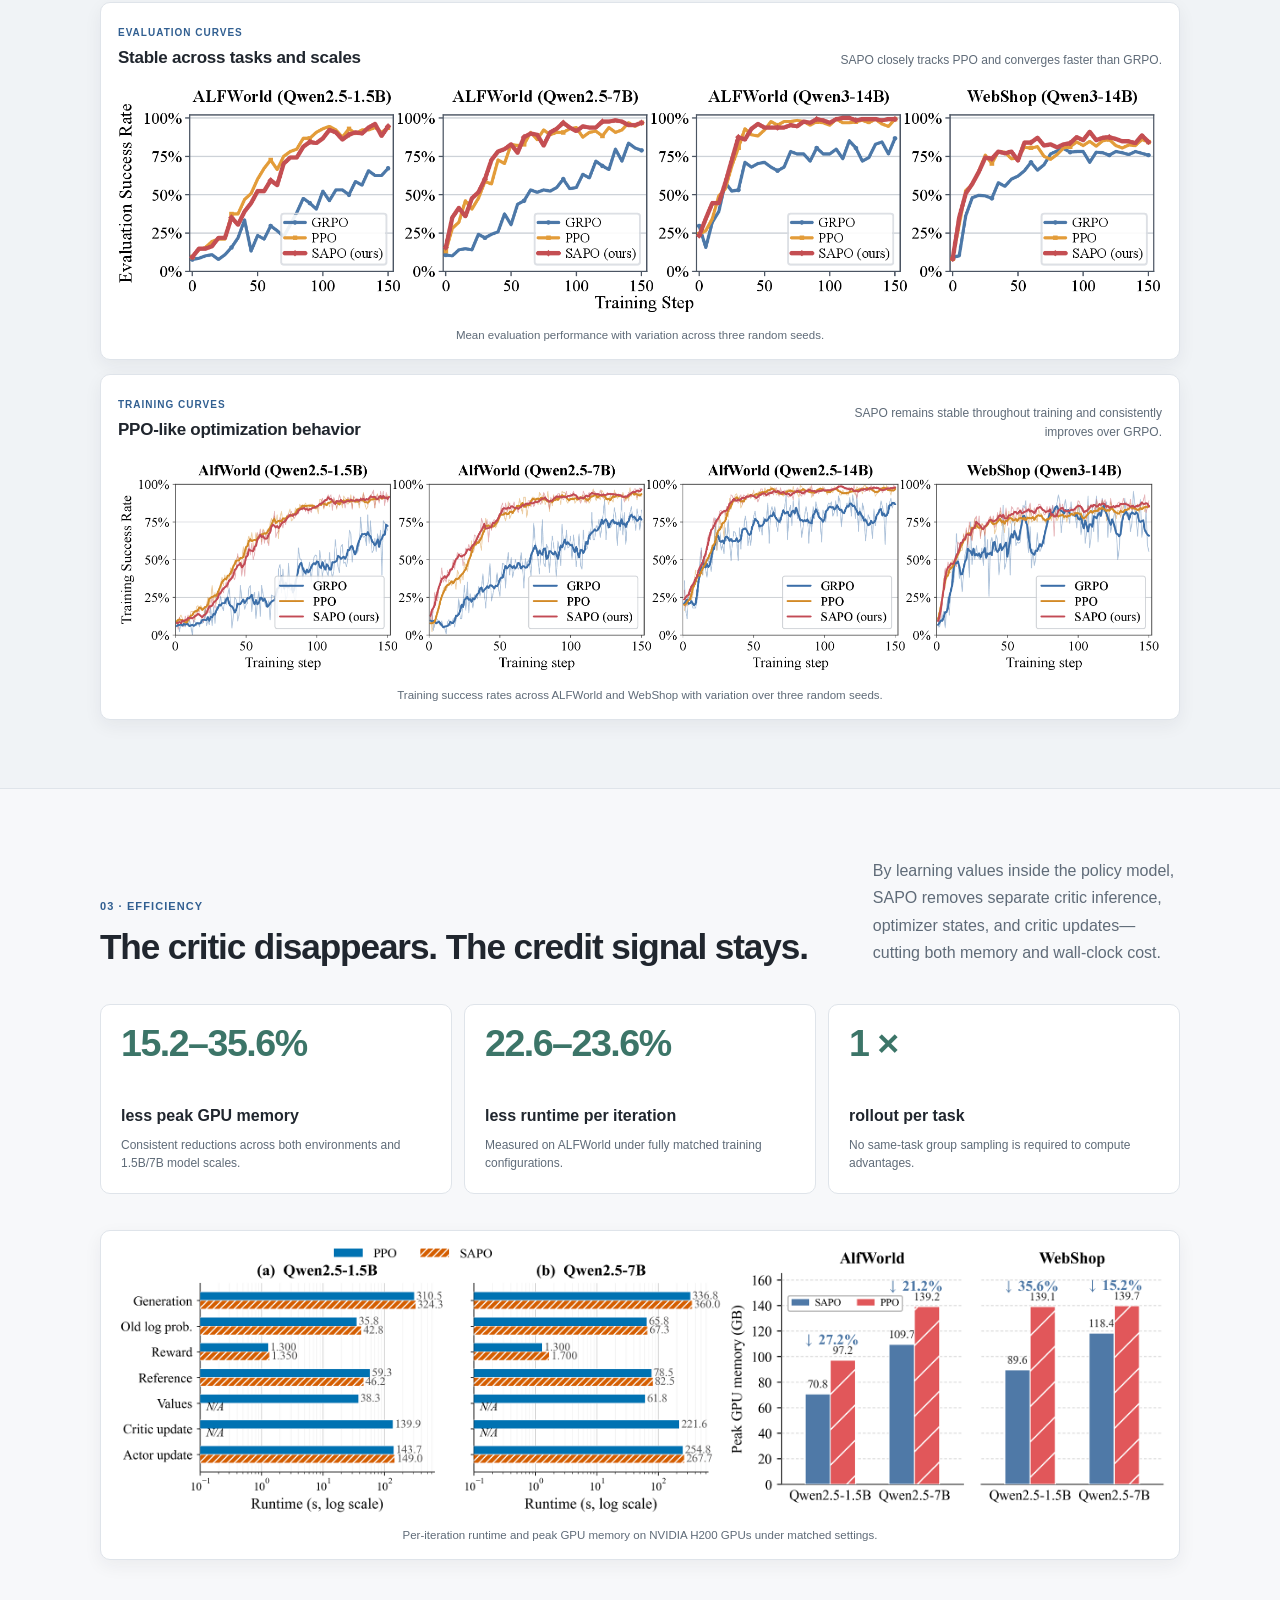
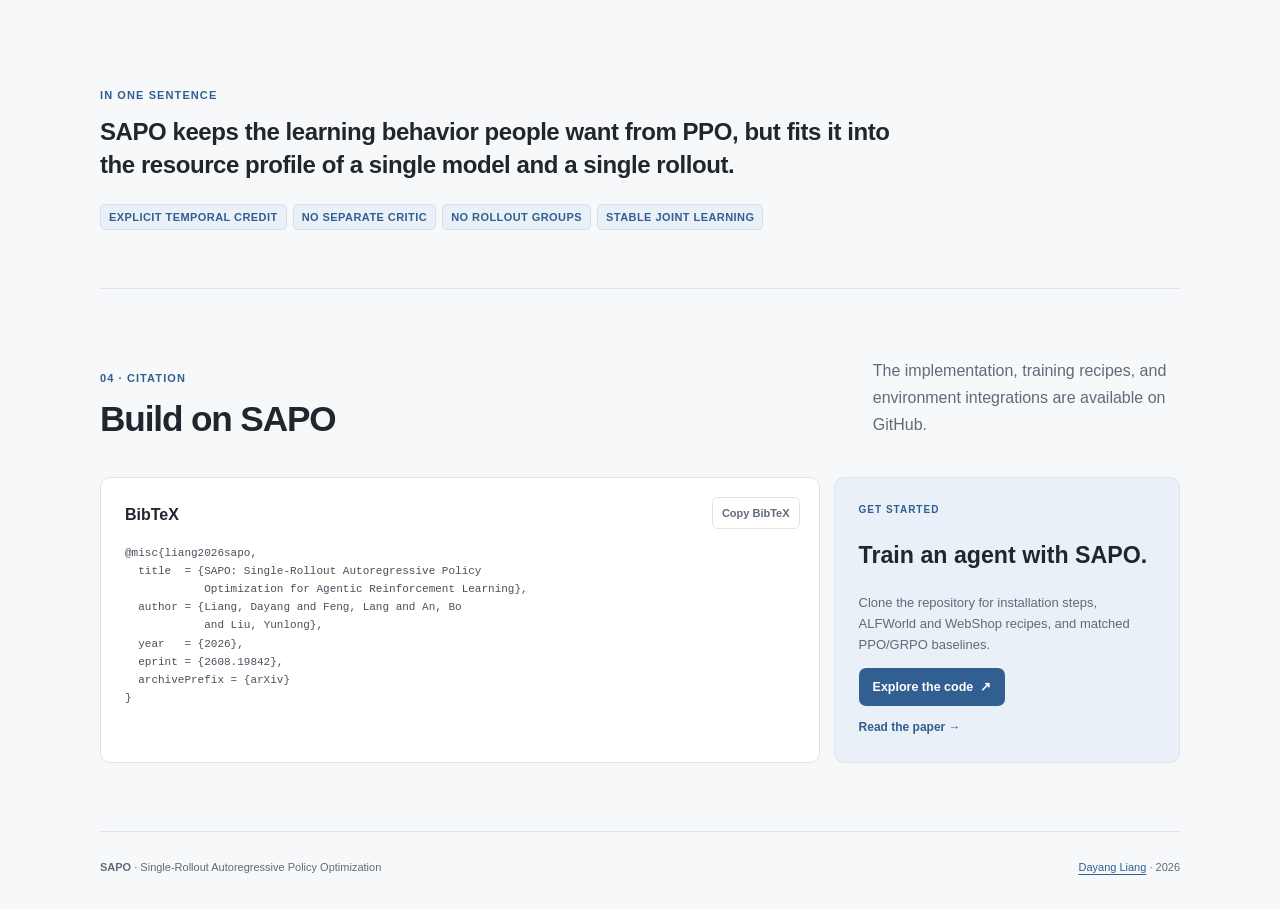
==== commit 2f8ca7ed: "Improve SAPO copy typography and training curves" ====
--- a/sapo/index.html
+++ b/sapo/index.html
@@ -38,7 +38,7 @@
           <p class="eyebrow"><span>Agentic RL</span><span>Single rollout</span><span>Shared policy &amp; value</span></p>
           <h1><span class="accent">SAPO</span>: Single-Rollout Autoregressive Policy Optimization</h1>
           <p class="subtitle">for Agentic Reinforcement Learning</p>
-          <p class="lede">A compute- and memory-efficient PPO-style framework that learns policy, state value, and action value inside a <strong>single causal language model</strong>—without a separate critic or same-task rollout groups.</p>
+          <p class="lede">A compute- and memory-efficient PPO-style framework that learns the policy and the value function inside a <strong>single causal language model</strong>—without a separate critic or same-task rollout groups. Under identical sampling budgets, <strong><code>SAPO</code> matches PPO's performance</strong> and substantially outperforms GRPO, while achieving a <strong>significant reduction in resource consumption</strong>.</p>
 
           <div class="authors" aria-label="Authors">
             <a href="https://dy-liang.github.io/">Dayang Liang<sup>*</sup></a>
@@ -163,10 +163,14 @@
         <figcaption>Mean evaluation performance with variation across three random seeds.</figcaption>
       </figure>
 
-      <details class="appendix-figure reveal">
-        <summary>View training curves <span>+</span></summary>
+      <figure class="paper-figure training-figure reveal">
+        <div class="figure-header">
+          <div><span class="mini-label">Training curves</span><h3>PPO-like optimization behavior</h3></div>
+          <p>SAPO remains stable throughout training and consistently improves over GRPO.</p>
+        </div>
         <img src="assets/train-curves.png" alt="Training success curves comparing SAPO, PPO, and GRPO" width="3861" height="798" loading="lazy">
-      </details>
+        <figcaption>Training success rates across ALFWorld and WebShop with variation over three random seeds.</figcaption>
+      </figure>
     </section>
 
     <section class="section" id="efficiency" aria-labelledby="efficiency-heading">
--- a/sapo/styles.css
+++ b/sapo/styles.css
@@ -1,239 +1,573 @@
 :root {
-  --paper: #f4f0e8;
-  --paper-deep: #e9e3d8;
-  --card: #fffdf8;
-  --ink: #1e2528;
-  --muted: #667074;
-  --line: rgba(30, 37, 40, .14);
-  --coral: #e45738;
-  --coral-dark: #be3f24;
-  --teal: #147d78;
-  --teal-light: #d7eeea;
-  --yellow: #f2bf59;
-  --radius: 22px;
-  --shadow: 0 18px 48px rgba(35, 41, 42, .09);
+  --page: #f7f8fa;
+  --surface: #ffffff;
+  --surface-subtle: #f1f4f7;
+  --ink: #20262e;
+  --muted: #5f6b78;
+  --line: #dfe4ea;
+  --blue: #315f91;
+  --blue-dark: #24496f;
+  --blue-soft: #e9f0f7;
+  --green: #3c7568;
+  --radius: 10px;
+  --shadow: 0 6px 18px rgba(28, 39, 51, .06);
 }
 
 * { box-sizing: border-box; }
-html { scroll-behavior: smooth; scroll-padding-top: 92px; }
+html { scroll-behavior: smooth; scroll-padding-top: 82px; }
 body {
   margin: 0;
   color: var(--ink);
-  background:
-    radial-gradient(circle at 7% 5%, rgba(228, 87, 56, .10), transparent 25rem),
-    radial-gradient(circle at 94% 20%, rgba(20, 125, 120, .09), transparent 30rem),
-    var(--paper);
-  font-family: Inter, ui-sans-serif, -apple-system, BlinkMacSystemFont, "Segoe UI", sans-serif;
-  font-size: 16px;
+  background: var(--page);
+  font-family: Inter, ui-sans-serif, -apple-system, BlinkMacSystemFont, "Segoe UI", Arial, sans-serif;
+  font-size: 15px;
   line-height: 1.65;
   -webkit-font-smoothing: antialiased;
 }
 
 a { color: inherit; }
 img { display: block; max-width: 100%; height: auto; }
-button, a { -webkit-tap-highlight-color: transparent; }
 button { font: inherit; }
 
-.skip-link { position: fixed; top: -80px; left: 16px; z-index: 100; background: var(--ink); color: white; padding: 10px 14px; border-radius: 8px; }
-.skip-link:focus { top: 16px; }
+.skip-link {
+  position: fixed;
+  top: -60px;
+  left: 14px;
+  z-index: 100;
+  padding: 8px 12px;
+  border-radius: 6px;
+  color: #fff;
+  background: var(--ink);
+}
+.skip-link:focus { top: 12px; }
 
 .site-header {
-  width: min(1180px, calc(100% - 36px));
-  height: 68px;
   position: sticky;
-  top: 14px;
+  top: 0;
   z-index: 20;
-  margin: 14px auto 0;
-  padding: 0 12px 0 16px;
+  width: 100%;
+  height: 62px;
+  margin: 0;
+  padding: 0 max(24px, calc((100% - 1080px) / 2));
   display: flex;
   align-items: center;
   gap: 28px;
-  border: 1px solid rgba(30, 37, 40, .11);
-  border-radius: 18px;
-  background: rgba(255, 253, 248, .82);
-  box-shadow: 0 8px 32px rgba(34, 41, 42, .07);
-  backdrop-filter: blur(16px);
-}
-
-.brand { display: inline-flex; align-items: center; gap: 9px; font-weight: 800; letter-spacing: -.02em; text-decoration: none; }
-.brand-mark { display: grid; place-items: center; width: 32px; height: 32px; border-radius: 10px; color: white; background: var(--coral); font-size: 16px; box-shadow: inset 0 -2px rgba(0,0,0,.14); }
-.site-header nav { display: flex; align-items: center; gap: 24px; margin-left: auto; }
-.site-header nav a { color: var(--muted); font-size: 14px; font-weight: 650; text-decoration: none; transition: color .2s ease; }
-.site-header nav a:hover, .site-header nav a:focus-visible { color: var(--ink); }
-.header-link { padding: 9px 14px; border-radius: 11px; background: var(--ink); color: white; font-size: 13px; font-weight: 700; text-decoration: none; }
-
-.section { width: min(1160px, calc(100% - 40px)); margin-inline: auto; padding: 112px 0; }
-.hero { padding-top: 84px; }
-.hero-grid { display: grid; grid-template-columns: minmax(0, 1.55fr) minmax(280px, .65fr); gap: clamp(34px, 6vw, 84px); align-items: center; }
-
-.eyebrow { display: flex; flex-wrap: wrap; gap: 8px; margin: 0 0 22px; }
-.eyebrow span, .takeaway-tags span { border: 1px solid var(--line); border-radius: 999px; padding: 5px 11px; color: var(--muted); background: rgba(255,255,255,.45); font-size: 12px; font-weight: 700; letter-spacing: .04em; text-transform: uppercase; }
+  border-bottom: 1px solid var(--line);
+  background: rgba(255, 255, 255, .94);
+  backdrop-filter: blur(10px);
+}
+
+.brand {
+  display: inline-flex;
+  align-items: center;
+  gap: 9px;
+  font-size: 15px;
+  font-weight: 750;
+  text-decoration: none;
+}
+.brand-mark {
+  display: grid;
+  place-items: center;
+  width: 28px;
+  height: 28px;
+  border-radius: 6px;
+  color: #fff;
+  background: var(--blue);
+  font-size: 13.5px;
+}
+.site-header nav {
+  display: flex;
+  align-items: center;
+  gap: 24px;
+  margin-left: auto;
+}
+.site-header nav a {
+  color: var(--muted);
+  font-size: 13px;
+  font-weight: 600;
+  text-decoration: none;
+}
+.site-header nav a:hover,
+.site-header nav a:focus-visible { color: var(--blue); }
+.header-link {
+  padding: 7px 11px;
+  border: 1px solid var(--line);
+  border-radius: 7px;
+  color: var(--ink);
+  background: #fff;
+  font-size: 12.5px;
+  font-weight: 650;
+  text-decoration: none;
+}
+
+.section {
+  width: min(1080px, calc(100% - 40px));
+  margin-inline: auto;
+  padding: 68px 0;
+}
+.hero { padding-top: 72px; }
+.hero-grid {
+  display: grid;
+  grid-template-columns: minmax(0, 1fr) 270px;
+  gap: 56px;
+  align-items: start;
+}
+.eyebrow {
+  display: flex;
+  flex-wrap: wrap;
+  gap: 7px;
+  margin: 0 0 18px;
+}
+.eyebrow span,
+.takeaway-tags span {
+  padding: 3px 8px;
+  border: 1px solid var(--line);
+  border-radius: 5px;
+  color: var(--muted);
+  background: var(--surface);
+  font-size: 11px;
+  font-weight: 700;
+  letter-spacing: .04em;
+  text-transform: uppercase;
+}
 h1, h2, h3, p { margin-top: 0; }
-h1 { max-width: 880px; margin-bottom: 8px; font-family: Georgia, "Times New Roman", serif; font-size: clamp(3rem, 6.4vw, 6.2rem); line-height: .98; letter-spacing: -.055em; font-weight: 600; }
-h1 .accent { color: var(--coral); font-style: italic; }
-.subtitle { margin-bottom: 28px; color: var(--teal); font-size: clamp(1.15rem, 2.2vw, 1.6rem); font-weight: 750; letter-spacing: -.02em; }
-.lede { max-width: 780px; margin-bottom: 24px; color: #3d474a; font-size: clamp(1.05rem, 1.6vw, 1.25rem); line-height: 1.65; }
+h1 {
+  max-width: 760px;
+  margin-bottom: 7px;
+  font-size: clamp(2.25rem, 4.4vw, 3.15rem);
+  line-height: 1.08;
+  letter-spacing: -.04em;
+  font-weight: 720;
+}
+h1 .accent { color: var(--blue); font-style: normal; }
+.subtitle {
+  margin-bottom: 22px;
+  color: var(--blue);
+  font-size: clamp(1rem, 1.8vw, 1.25rem);
+  font-weight: 650;
+}
+.lede {
+  max-width: 720px;
+  margin-bottom: 22px;
+  color: #46515c;
+  font-size: 1.03rem;
+  line-height: 1.7;
+}
 .lede strong { color: var(--ink); }
-.authors { display: flex; flex-wrap: wrap; align-items: baseline; gap: 7px; margin-bottom: 5px; font-size: 15px; font-weight: 650; }
-.authors a { text-decoration-color: rgba(228, 87, 56, .55); text-decoration-thickness: 2px; text-underline-offset: 4px; }
-.authors sup, .affiliations sup { color: var(--coral); }
-.affiliations { margin-bottom: 27px; color: var(--muted); font-size: 13px; line-height: 1.65; }
+.lede code { font-family: ui-monospace, SFMono-Regular, Menlo, Consolas, monospace; font-size: .93em; }
+.authors {
+  display: flex;
+  flex-wrap: wrap;
+  align-items: baseline;
+  gap: 6px;
+  margin-bottom: 4px;
+  font-size: 14px;
+  font-weight: 650;
+}
+.authors a {
+  color: var(--blue);
+  text-decoration-thickness: 1px;
+  text-underline-offset: 3px;
+}
+.authors sup, .affiliations sup { color: var(--blue); }
+.affiliations {
+  margin-bottom: 22px;
+  color: var(--muted);
+  font-size: 12.5px;
+  line-height: 1.55;
+}
 .affiliations small { font-size: 11px; }
-.actions { display: flex; flex-wrap: wrap; gap: 10px; }
-.button { display: inline-flex; align-items: center; justify-content: center; gap: 8px; min-height: 46px; padding: 10px 17px; border: 1px solid transparent; border-radius: 12px; font-weight: 750; font-size: 14px; line-height: 1; text-decoration: none; cursor: pointer; transition: transform .2s ease, box-shadow .2s ease, background .2s ease; }
-.button:hover { transform: translateY(-2px); }
-.button-primary { color: white; background: var(--coral); box-shadow: 0 9px 24px rgba(228, 87, 56, .2); }
-.button-primary:hover { background: var(--coral-dark); box-shadow: 0 12px 28px rgba(228, 87, 56, .28); }
-.button-secondary { color: white; background: var(--ink); }
-.button-ghost { color: var(--ink); background: rgba(255,255,255,.38); border-color: var(--line); }
-.button svg { width: 17px; height: 17px; }
-.button-icon { display: grid; place-items: center; width: 18px; height: 18px; border: 1px solid currentColor; border-radius: 4px; font-size: 10px; font-weight: 900; }
-
-.hero-aside { padding: 24px; border: 1px solid var(--line); border-radius: var(--radius); background: rgba(255, 253, 248, .68); box-shadow: var(--shadow); transform: rotate(1.2deg); }
-.aside-label { margin-bottom: 15px; color: var(--muted); font-size: 12px; font-weight: 800; letter-spacing: .1em; text-transform: uppercase; }
-.metric-stack { display: grid; gap: 10px; }
-.metric-card { min-height: 130px; padding: 19px; border-radius: 16px; display: flex; flex-direction: column; justify-content: space-between; }
-.metric-card p { max-width: 210px; margin: 8px 0 0; font-size: 13px; font-weight: 650; line-height: 1.35; }
-.metric-value { font-family: Georgia, "Times New Roman", serif; font-size: 3.25rem; line-height: 1; letter-spacing: -.055em; }
-.metric-value span { font-size: .5em; }
-.metric-coral { color: white; background: var(--coral); }
-.metric-teal { color: white; background: var(--teal); }
-.metric-ink { color: white; background: var(--ink); }
-.aside-note { margin: 14px 0 0; color: var(--muted); font-size: 11px; text-align: center; }
-
-.figure-card { margin-top: 80px; padding: 14px; border: 1px solid var(--line); border-radius: calc(var(--radius) + 4px); background: rgba(255,255,255,.58); box-shadow: var(--shadow); overflow: hidden; }
-.figure-card img { width: 100%; border-radius: 14px; }
-.figure-topline { display: flex; justify-content: space-between; align-items: center; gap: 12px; padding: 2px 6px 13px; color: var(--muted); font-size: 11px; font-weight: 750; letter-spacing: .06em; text-transform: uppercase; }
-.live-dot { display: inline-flex; align-items: center; gap: 7px; }
-.live-dot i { width: 7px; height: 7px; border-radius: 50%; background: var(--coral); box-shadow: 0 0 0 5px rgba(228, 87, 56, .13); }
-
-.section-intro { border-top: 1px solid var(--line); border-bottom: 1px solid var(--line); }
-.section-kicker { margin-bottom: 18px; color: var(--coral); font-size: 12px; font-weight: 850; letter-spacing: .13em; text-transform: uppercase; }
-.intro-grid { display: grid; grid-template-columns: 1.25fr .75fr; gap: clamp(36px, 7vw, 110px); align-items: start; }
-.intro-grid h2, .section-heading h2, .takeaway-section h2 { margin-bottom: 0; font-family: Georgia, "Times New Roman", serif; font-size: clamp(2.2rem, 4.5vw, 4.5rem); font-weight: 500; line-height: 1.08; letter-spacing: -.045em; }
-.intro-grid p, .section-heading > p { color: #4f5a5e; font-size: 1.06rem; line-height: 1.75; }
-
-.section-heading { display: grid; grid-template-columns: minmax(0, 1.5fr) minmax(270px, .65fr); gap: clamp(40px, 7vw, 100px); align-items: end; margin-bottom: 54px; }
-.section-heading > p { margin-bottom: 5px; }
-.method-steps { display: grid; grid-template-columns: repeat(4, 1fr); border-top: 1px solid var(--line); border-bottom: 1px solid var(--line); }
-.method-steps article { min-height: 255px; padding: 26px 24px 28px; border-right: 1px solid var(--line); }
+.actions { display: flex; flex-wrap: wrap; gap: 8px; }
+.button {
+  min-height: 38px;
+  padding: 8px 13px;
+  display: inline-flex;
+  align-items: center;
+  justify-content: center;
+  gap: 7px;
+  border: 1px solid transparent;
+  border-radius: 7px;
+  font-size: 12.5px;
+  line-height: 1;
+  font-weight: 700;
+  text-decoration: none;
+  cursor: pointer;
+  transition: background-color .15s ease, border-color .15s ease;
+}
+.button-primary { color: #fff; background: var(--blue); }
+.button-primary:hover { background: var(--blue-dark); }
+.button-secondary { color: var(--ink); background: #fff; border-color: var(--line); }
+.button-secondary:hover, .button-ghost:hover { border-color: #b8c2cd; }
+.button-ghost { color: var(--ink); background: transparent; border-color: var(--line); }
+.button svg { width: 15px; height: 15px; }
+.button-icon {
+  display: grid;
+  place-items: center;
+  width: 16px;
+  height: 16px;
+  border: 1px solid currentColor;
+  border-radius: 3px;
+  font-size: 10px;
+}
+
+.hero-aside {
+  padding: 18px;
+  border: 1px solid var(--line);
+  border-radius: var(--radius);
+  background: var(--surface);
+  box-shadow: var(--shadow);
+}
+.aside-label {
+  margin-bottom: 12px;
+  color: var(--muted);
+  font-size: 11px;
+  font-weight: 750;
+  letter-spacing: .08em;
+  text-transform: uppercase;
+}
+.metric-stack { display: grid; }
+.metric-card {
+  min-height: 0;
+  padding: 15px 2px;
+  display: grid;
+  grid-template-columns: 90px 1fr;
+  gap: 12px;
+  align-items: center;
+  border-bottom: 1px solid var(--line);
+  border-radius: 0;
+  color: var(--ink);
+  background: transparent;
+}
+.metric-card:last-child { border-bottom: 0; }
+.metric-card p {
+  margin: 0;
+  color: var(--muted);
+  font-size: 12px;
+  font-weight: 500;
+  line-height: 1.4;
+}
+.metric-value {
+  color: var(--blue);
+  font-size: 1.75rem;
+  line-height: 1;
+  letter-spacing: -.035em;
+  font-weight: 720;
+}
+.metric-value span { font-size: .52em; }
+.aside-note {
+  margin: 10px 0 0;
+  color: #7a8490;
+  font-size: 10px;
+  text-align: center;
+}
+
+.figure-card {
+  margin-top: 48px;
+  padding: 10px;
+  border: 1px solid var(--line);
+  border-radius: var(--radius);
+  background: var(--surface);
+  box-shadow: var(--shadow);
+  overflow: hidden;
+}
+.figure-card img { width: 100%; border-radius: 6px; }
+.figure-topline {
+  padding: 1px 3px 9px;
+  display: flex;
+  align-items: center;
+  justify-content: space-between;
+  gap: 10px;
+  color: var(--muted);
+  font-size: 10px;
+  font-weight: 700;
+  letter-spacing: .05em;
+  text-transform: uppercase;
+}
+.live-dot { display: inline-flex; align-items: center; gap: 6px; }
+.live-dot i { width: 6px; height: 6px; border-radius: 50%; background: var(--green); }
+
+.section-intro {
+  padding-block: 64px;
+  border-top: 1px solid var(--line);
+  border-bottom: 1px solid var(--line);
+}
+.section-kicker {
+  margin-bottom: 11px;
+  color: var(--blue);
+  font-size: 11px;
+  font-weight: 750;
+  letter-spacing: .1em;
+  text-transform: uppercase;
+}
+.intro-grid {
+  display: grid;
+  grid-template-columns: 1.1fr .9fr;
+  gap: 64px;
+  align-items: start;
+}
+.intro-grid h2,
+.section-heading h2,
+.takeaway-section h2 {
+  margin-bottom: 0;
+  font-size: clamp(1.6rem, 3vw, 2.2rem);
+  font-weight: 680;
+  line-height: 1.2;
+  letter-spacing: -.032em;
+}
+.intro-grid p,
+.section-heading > p {
+  color: var(--muted);
+  font-size: 1rem;
+  line-height: 1.7;
+}
+.section-heading {
+  margin-bottom: 36px;
+  display: grid;
+  grid-template-columns: minmax(0, 1.4fr) minmax(260px, .6fr);
+  gap: 56px;
+  align-items: end;
+}
+.section-heading > p { margin-bottom: 2px; }
+
+.method-steps {
+  display: grid;
+  grid-template-columns: repeat(4, 1fr);
+  border: 1px solid var(--line);
+  border-radius: var(--radius);
+  background: var(--surface);
+  overflow: hidden;
+}
+.method-steps article {
+  min-height: 195px;
+  padding: 20px;
+  border-right: 1px solid var(--line);
+}
 .method-steps article:last-child { border-right: 0; }
-.method-steps article > span { display: inline-block; margin-bottom: 54px; color: var(--coral); font-family: ui-monospace, SFMono-Regular, Menlo, monospace; font-size: 12px; }
-.method-steps h3 { margin-bottom: 9px; font-size: 18px; line-height: 1.25; letter-spacing: -.02em; }
-.method-steps p { margin: 0; color: var(--muted); font-size: 14px; line-height: 1.55; }
-
-.paper-figure { margin: 54px 0 0; padding: clamp(12px, 2vw, 24px); border: 1px solid var(--line); border-radius: var(--radius); background: var(--card); box-shadow: var(--shadow); overflow: hidden; }
-.paper-figure img { width: 100%; border-radius: 12px; }
-.paper-figure figcaption { padding: 14px 6px 1px; color: var(--muted); font-size: 12px; text-align: center; }
-.equation { margin-top: 24px; padding: 20px 24px; display: flex; align-items: center; justify-content: space-between; gap: 24px; border: 1px solid rgba(20, 125, 120, .25); border-radius: 15px; background: var(--teal-light); }
-.equation-label { color: var(--teal); font-size: 11px; font-weight: 850; letter-spacing: .1em; text-transform: uppercase; }
-.equation p { margin: 0; font-family: Georgia, "Times New Roman", serif; font-size: clamp(1rem, 2vw, 1.4rem); }
-
-.results-section { width: 100%; max-width: none; padding-inline: max(20px, calc((100% - 1160px) / 2)); color: #f8f4ec; background: var(--ink); }
-.results-section .section-kicker { color: #ff8b71; }
-.results-section .section-heading > p { color: #aeb7b8; }
-.result-cards { display: grid; grid-template-columns: repeat(3, 1fr); gap: 14px; }
-.result-card { min-height: 245px; padding: 25px; border: 1px solid rgba(255,255,255,.14); border-radius: 18px; background: rgba(255,255,255,.045); }
-.result-card.featured { color: var(--ink); background: var(--yellow); border-color: transparent; transform: translateY(-10px); }
-.result-model { margin-bottom: 56px; color: #aeb7b8; font-size: 11px; font-weight: 800; letter-spacing: .1em; text-transform: uppercase; }
-.featured .result-model { color: rgba(30,37,40,.62); }
-.score-row { display: flex; align-items: baseline; justify-content: space-between; gap: 10px; font-size: 13px; }
-.score-row strong { font-family: Georgia, "Times New Roman", serif; font-size: 2.7rem; font-weight: 500; line-height: 1; letter-spacing: -.05em; }
-.bar { height: 4px; margin: 13px 0 17px; overflow: hidden; border-radius: 4px; background: rgba(255,255,255,.16); }
-.bar i { display: block; width: var(--value); height: 100%; border-radius: inherit; background: var(--coral); }
-.featured .bar { background: rgba(30,37,40,.17); }
-.featured .bar i { background: var(--ink); }
-.result-card p { margin: 0; color: #aeb7b8; font-size: 13px; }
-.featured p { color: rgba(30,37,40,.72); }
-.figure-header { display: flex; justify-content: space-between; align-items: end; gap: 30px; padding: 4px 5px 22px; }
-.figure-header h3 { margin-bottom: 0; color: var(--ink); font-size: 22px; letter-spacing: -.025em; }
-.figure-header p { max-width: 320px; margin-bottom: 2px; color: var(--muted); font-size: 13px; text-align: right; }
-.mini-label { color: var(--coral); font-size: 10px; font-weight: 850; letter-spacing: .12em; text-transform: uppercase; }
-.appendix-figure { margin-top: 18px; border: 1px solid rgba(255,255,255,.15); border-radius: 15px; overflow: hidden; }
-.appendix-figure summary { padding: 17px 20px; display: flex; justify-content: space-between; cursor: pointer; color: #d6dcdd; font-size: 13px; font-weight: 750; list-style: none; }
-.appendix-figure summary::-webkit-details-marker { display: none; }
-.appendix-figure[open] summary span { transform: rotate(45deg); }
-.appendix-figure img { width: 100%; padding: 12px; background: white; }
-
-.efficiency-grid { display: grid; grid-template-columns: repeat(3, 1fr); gap: 14px; }
-.efficiency-stat { min-height: 250px; padding: 26px; display: flex; flex-direction: column; border: 1px solid var(--line); border-radius: 18px; background: rgba(255,255,255,.42); }
-.stat-number { color: var(--teal); font-family: Georgia, "Times New Roman", serif; font-size: clamp(2.2rem, 4vw, 3.9rem); line-height: 1; letter-spacing: -.05em; }
-.efficiency-stat h3 { margin: auto 0 8px; font-size: 18px; letter-spacing: -.02em; }
-.efficiency-stat p { margin: 0; color: var(--muted); font-size: 13px; }
-
-.takeaway-section { padding-block: 124px; text-align: center; }
-.takeaway-section h2 { max-width: 970px; margin: 0 auto 38px; }
-.takeaway-tags { display: flex; flex-wrap: wrap; justify-content: center; gap: 8px; }
-.takeaway-tags span { color: var(--teal); border-color: rgba(20,125,120,.25); background: rgba(215,238,234,.55); }
+.method-steps article > span {
+  display: inline-block;
+  margin-bottom: 32px;
+  color: var(--blue);
+  font-family: ui-monospace, SFMono-Regular, Menlo, monospace;
+  font-size: 11px;
+}
+.method-steps h3 {
+  margin-bottom: 7px;
+  font-size: 16px;
+  line-height: 1.3;
+  letter-spacing: -.01em;
+}
+.method-steps p { margin: 0; color: var(--muted); font-size: 13px; line-height: 1.6; }
+.paper-figure {
+  margin: 36px 0 0;
+  padding: 14px;
+  border: 1px solid var(--line);
+  border-radius: var(--radius);
+  background: var(--surface);
+  box-shadow: var(--shadow);
+  overflow: hidden;
+}
+.paper-figure img { width: 100%; border-radius: 5px; }
+.paper-figure figcaption {
+  padding: 10px 4px 0;
+  color: var(--muted);
+  font-size: 11.5px;
+  text-align: center;
+}
+.equation {
+  margin-top: 16px;
+  padding: 14px 17px;
+  display: flex;
+  align-items: center;
+  justify-content: space-between;
+  gap: 20px;
+  border: 1px solid #d8e2ec;
+  border-radius: 8px;
+  background: var(--blue-soft);
+}
+.equation-label {
+  color: var(--blue);
+  font-size: 10px;
+  font-weight: 750;
+  letter-spacing: .08em;
+  text-transform: uppercase;
+}
+.equation p { margin: 0; font-size: 1rem; }
+
+.results-section {
+  width: 100%;
+  max-width: none;
+  padding-inline: max(20px, calc((100% - 1080px) / 2));
+  border-top: 1px solid var(--line);
+  border-bottom: 1px solid var(--line);
+  color: var(--ink);
+  background: #f0f3f6;
+}
+.results-section .section-kicker { color: var(--blue); }
+.results-section .section-heading > p { color: var(--muted); }
+.result-cards { display: grid; grid-template-columns: repeat(3, 1fr); gap: 12px; }
+.result-card {
+  min-height: 190px;
+  padding: 20px;
+  border: 1px solid var(--line);
+  border-radius: var(--radius);
+  color: var(--ink);
+  background: var(--surface);
+}
+.result-card.featured { border-color: #a9bfd4; background: #f7fbff; transform: none; }
+.result-model {
+  margin-bottom: 35px;
+  color: var(--muted);
+  font-size: 10px;
+  font-weight: 750;
+  letter-spacing: .08em;
+  text-transform: uppercase;
+}
+.score-row { display: flex; align-items: baseline; justify-content: space-between; gap: 8px; font-size: 12px; }
+.score-row strong { color: var(--blue); font-size: 1.8rem; font-weight: 700; line-height: 1; letter-spacing: -.035em; }
+.bar { height: 3px; margin: 10px 0 14px; overflow: hidden; border-radius: 3px; background: #e7ebef; }
+.bar i, .featured .bar i { display: block; width: var(--value); height: 100%; border-radius: inherit; background: var(--blue); }
+.result-card p, .featured p { margin: 0; color: var(--muted); font-size: 12px; line-height: 1.55; }
+.figure-header {
+  padding: 2px 3px 15px;
+  display: flex;
+  justify-content: space-between;
+  align-items: end;
+  gap: 24px;
+}
+.figure-header h3 { margin-bottom: 0; color: var(--ink); font-size: 17px; letter-spacing: -.015em; }
+.figure-header p { max-width: 330px; margin-bottom: 1px; color: var(--muted); font-size: 12px; text-align: right; }
+.mini-label { color: var(--blue); font-size: 10px; font-weight: 750; letter-spacing: .1em; text-transform: uppercase; }
+.training-figure { margin-top: 14px; }
+
+.efficiency-grid { display: grid; grid-template-columns: repeat(3, 1fr); gap: 12px; }
+.efficiency-stat {
+  min-height: 190px;
+  padding: 20px;
+  display: flex;
+  flex-direction: column;
+  border: 1px solid var(--line);
+  border-radius: var(--radius);
+  background: var(--surface);
+}
+.stat-number { color: var(--green); font-size: clamp(1.7rem, 3vw, 2.35rem); font-weight: 700; line-height: 1; letter-spacing: -.04em; }
+.efficiency-stat h3 { margin: auto 0 6px; font-size: 16px; }
+.efficiency-stat p { margin: 0; color: var(--muted); font-size: 12px; line-height: 1.55; }
+
+.takeaway-section { padding-block: 58px; text-align: left; }
+.takeaway-section h2 { max-width: 790px; margin: 0 0 22px; font-size: 1.5rem; line-height: 1.4; letter-spacing: -.018em; }
+.takeaway-tags { display: flex; flex-wrap: wrap; justify-content: flex-start; gap: 6px; }
+.takeaway-tags span { color: var(--blue); border-color: #d5e0eb; background: var(--blue-soft); }
 
 .citation-section { border-top: 1px solid var(--line); }
-.citation-grid { display: grid; grid-template-columns: 1.35fr .65fr; gap: 18px; }
-.citation-grid > div, .next-card { padding: clamp(22px, 3vw, 34px); border-radius: var(--radius); }
-.citation-grid > div { position: relative; color: #e7ecec; background: #151b1d; overflow: hidden; }
-.citation-grid h3 { font-size: 20px; }
-pre { margin: 0; overflow-x: auto; color: #bfcbcc; font-family: ui-monospace, SFMono-Regular, Menlo, Consolas, monospace; font-size: 12px; line-height: 1.75; white-space: pre-wrap; }
-.copy-button { position: absolute; top: 25px; right: 25px; padding: 7px 10px; border: 1px solid rgba(255,255,255,.18); border-radius: 8px; color: white; background: rgba(255,255,255,.06); cursor: pointer; font-size: 11px; font-weight: 750; }
-.next-card { display: flex; flex-direction: column; align-items: flex-start; background: var(--yellow); }
-.next-card h3 { margin-top: 18px; font-family: Georgia, "Times New Roman", serif; font-size: 2.1rem; font-weight: 500; line-height: 1.1; }
-.next-card p:not(.mini-label) { color: rgba(30,37,40,.72); font-size: 14px; }
+.citation-grid { display: grid; grid-template-columns: 1.35fr .65fr; gap: 14px; }
+.citation-grid > div, .next-card { padding: 24px; border: 1px solid var(--line); border-radius: var(--radius); }
+.citation-grid > div { position: relative; color: var(--ink); background: var(--surface); overflow: hidden; }
+.citation-grid h3 { font-size: 16px; }
+pre {
+  margin: 0;
+  overflow-x: auto;
+  color: #46515c;
+  font-family: ui-monospace, SFMono-Regular, Menlo, Consolas, monospace;
+  font-size: 11px;
+  line-height: 1.65;
+  white-space: pre-wrap;
+}
+.copy-button {
+  position: absolute;
+  top: 19px;
+  right: 19px;
+  padding: 6px 9px;
+  border: 1px solid var(--line);
+  border-radius: 6px;
+  color: var(--muted);
+  background: #fff;
+  font-size: 11px;
+  font-weight: 650;
+  cursor: pointer;
+}
+.next-card { display: flex; flex-direction: column; align-items: flex-start; background: var(--blue-soft); }
+.next-card h3 { margin-top: 14px; font-size: 1.45rem; font-weight: 680; line-height: 1.2; }
+.next-card p:not(.mini-label) { color: var(--muted); font-size: 13px; line-height: 1.6; }
 .next-card .button { margin-top: auto; }
-.text-link { margin-top: 16px; font-size: 13px; font-weight: 750; text-decoration: none; }
-
-footer { width: min(1160px, calc(100% - 40px)); margin: 0 auto; padding: 34px 0 46px; display: flex; justify-content: space-between; gap: 20px; border-top: 1px solid var(--line); color: var(--muted); font-size: 12px; }
+.text-link { margin-top: 12px; color: var(--blue); font-size: 12px; font-weight: 650; text-decoration: none; }
+
+footer {
+  width: min(1080px, calc(100% - 40px));
+  margin: 0 auto;
+  padding: 26px 0 34px;
+  display: flex;
+  justify-content: space-between;
+  gap: 18px;
+  border-top: 1px solid var(--line);
+  color: var(--muted);
+  font-size: 11px;
+}
 footer p { margin: 0; }
-footer a { text-underline-offset: 3px; }
-
-.toast { position: fixed; left: 50%; bottom: 24px; z-index: 30; padding: 10px 14px; border-radius: 10px; color: white; background: var(--ink); box-shadow: var(--shadow); font-size: 13px; font-weight: 700; opacity: 0; pointer-events: none; transform: translate(-50%, 15px); transition: opacity .2s ease, transform .2s ease; }
+footer a { color: var(--blue); text-underline-offset: 3px; }
+.toast {
+  position: fixed;
+  left: 50%;
+  bottom: 20px;
+  z-index: 30;
+  padding: 8px 11px;
+  border-radius: 6px;
+  color: #fff;
+  background: var(--ink);
+  box-shadow: var(--shadow);
+  font-size: 12px;
+  font-weight: 650;
+  opacity: 0;
+  pointer-events: none;
+  transform: translate(-50%, 8px);
+  transition: opacity .15s ease, transform .15s ease;
+}
 .toast.show { opacity: 1; transform: translate(-50%, 0); }
-.reveal { opacity: 0; transform: translateY(22px); transition: opacity .7s ease, transform .7s cubic-bezier(.2,.7,.2,1); }
-.reveal.is-visible { opacity: 1; transform: translateY(0); }
-
-@media (max-width: 900px) {
+.reveal { opacity: 0; transform: translateY(8px); transition: opacity .35s ease, transform .35s ease; }
+.reveal.is-visible { opacity: 1; transform: none; }
+
+@media (max-width: 860px) {
   .site-header nav { display: none; }
   .header-link { margin-left: auto; }
   .hero-grid, .intro-grid, .section-heading, .citation-grid { grid-template-columns: 1fr; }
-  .hero-aside { max-width: 600px; transform: none; }
-  .metric-stack { grid-template-columns: repeat(3, 1fr); }
-  .metric-card { min-height: 160px; }
-  .metric-value { font-size: 2.6rem; }
-  .section-heading { gap: 20px; align-items: start; }
+  .hero-aside { max-width: 620px; }
+  .metric-stack { grid-template-columns: repeat(3, 1fr); gap: 14px; }
+  .metric-card { grid-template-columns: 1fr; align-items: start; border: 0; border-right: 1px solid var(--line); }
+  .metric-card:last-child { border-right: 0; }
+  .section-heading { gap: 15px; align-items: start; }
   .section-heading > p { max-width: 650px; }
   .method-steps { grid-template-columns: repeat(2, 1fr); }
   .method-steps article:nth-child(2) { border-right: 0; }
   .method-steps article:nth-child(-n+2) { border-bottom: 1px solid var(--line); }
   .result-cards, .efficiency-grid { grid-template-columns: 1fr; }
-  .result-card.featured { transform: none; }
-  .result-card { min-height: 210px; }
-  .result-model { margin-bottom: 32px; }
-}
-
-@media (max-width: 620px) {
-  body { font-size: 15px; }
-  .site-header { width: calc(100% - 20px); top: 10px; margin-top: 10px; }
-  .section { width: min(100% - 28px, 1160px); padding: 78px 0; }
-  .hero { padding-top: 60px; }
-  h1 { font-size: clamp(2.8rem, 14vw, 4.4rem); }
-  .hero-grid { gap: 38px; }
-  .metric-stack { grid-template-columns: 1fr; }
-  .metric-card { min-height: 120px; }
-  .figure-card { margin-top: 48px; padding: 7px; border-radius: 15px; }
+  .result-card, .efficiency-stat { min-height: 165px; }
+}
+
+@media (max-width: 600px) {
+  body { font-size: 14px; }
+  .site-header { height: 56px; padding-inline: 14px; }
+  .section { width: min(100% - 28px, 1080px); padding: 58px 0; }
+  .hero { padding-top: 50px; }
+  h1 { font-size: clamp(2rem, 10.5vw, 2.8rem); }
+  .hero-grid { gap: 30px; }
+  .metric-stack { grid-template-columns: 1fr; gap: 0; }
+  .metric-card { grid-template-columns: 85px 1fr; border-right: 0; border-bottom: 1px solid var(--line); }
+  .figure-card { margin-top: 34px; padding: 6px; }
   .figure-topline { display: none; }
-  .figure-card img { border-radius: 9px; }
   .method-steps { grid-template-columns: 1fr; }
-  .method-steps article { min-height: 210px; border-right: 0; border-bottom: 1px solid var(--line); }
+  .method-steps article { min-height: 165px; border-right: 0; border-bottom: 1px solid var(--line); }
   .method-steps article:nth-child(3) { border-bottom: 1px solid var(--line); }
   .method-steps article:last-child { border-bottom: 0; }
-  .method-steps article > span { margin-bottom: 34px; }
-  .equation { align-items: flex-start; flex-direction: column; }
+  .method-steps article > span { margin-bottom: 24px; }
+  .equation { align-items: flex-start; flex-direction: column; gap: 7px; }
   .results-section { width: 100%; padding-inline: 14px; }
-  .figure-header { align-items: flex-start; flex-direction: column; gap: 6px; }
+  .figure-header { align-items: flex-start; flex-direction: column; gap: 5px; }
   .figure-header p { text-align: left; }
-  .copy-button { position: static; margin-top: 22px; }
+  .copy-button { position: static; margin-top: 18px; }
   footer { flex-direction: column; }
 }
 
 @media (prefers-reduced-motion: reduce) {
   html { scroll-behavior: auto; }
-  *, *::before, *::after { animation-duration: .01ms !important; transition-duration: .01ms !important; }
+  *, *::before, *::after { transition-duration: .01ms !important; }
   .reveal { opacity: 1; transform: none; }
 }
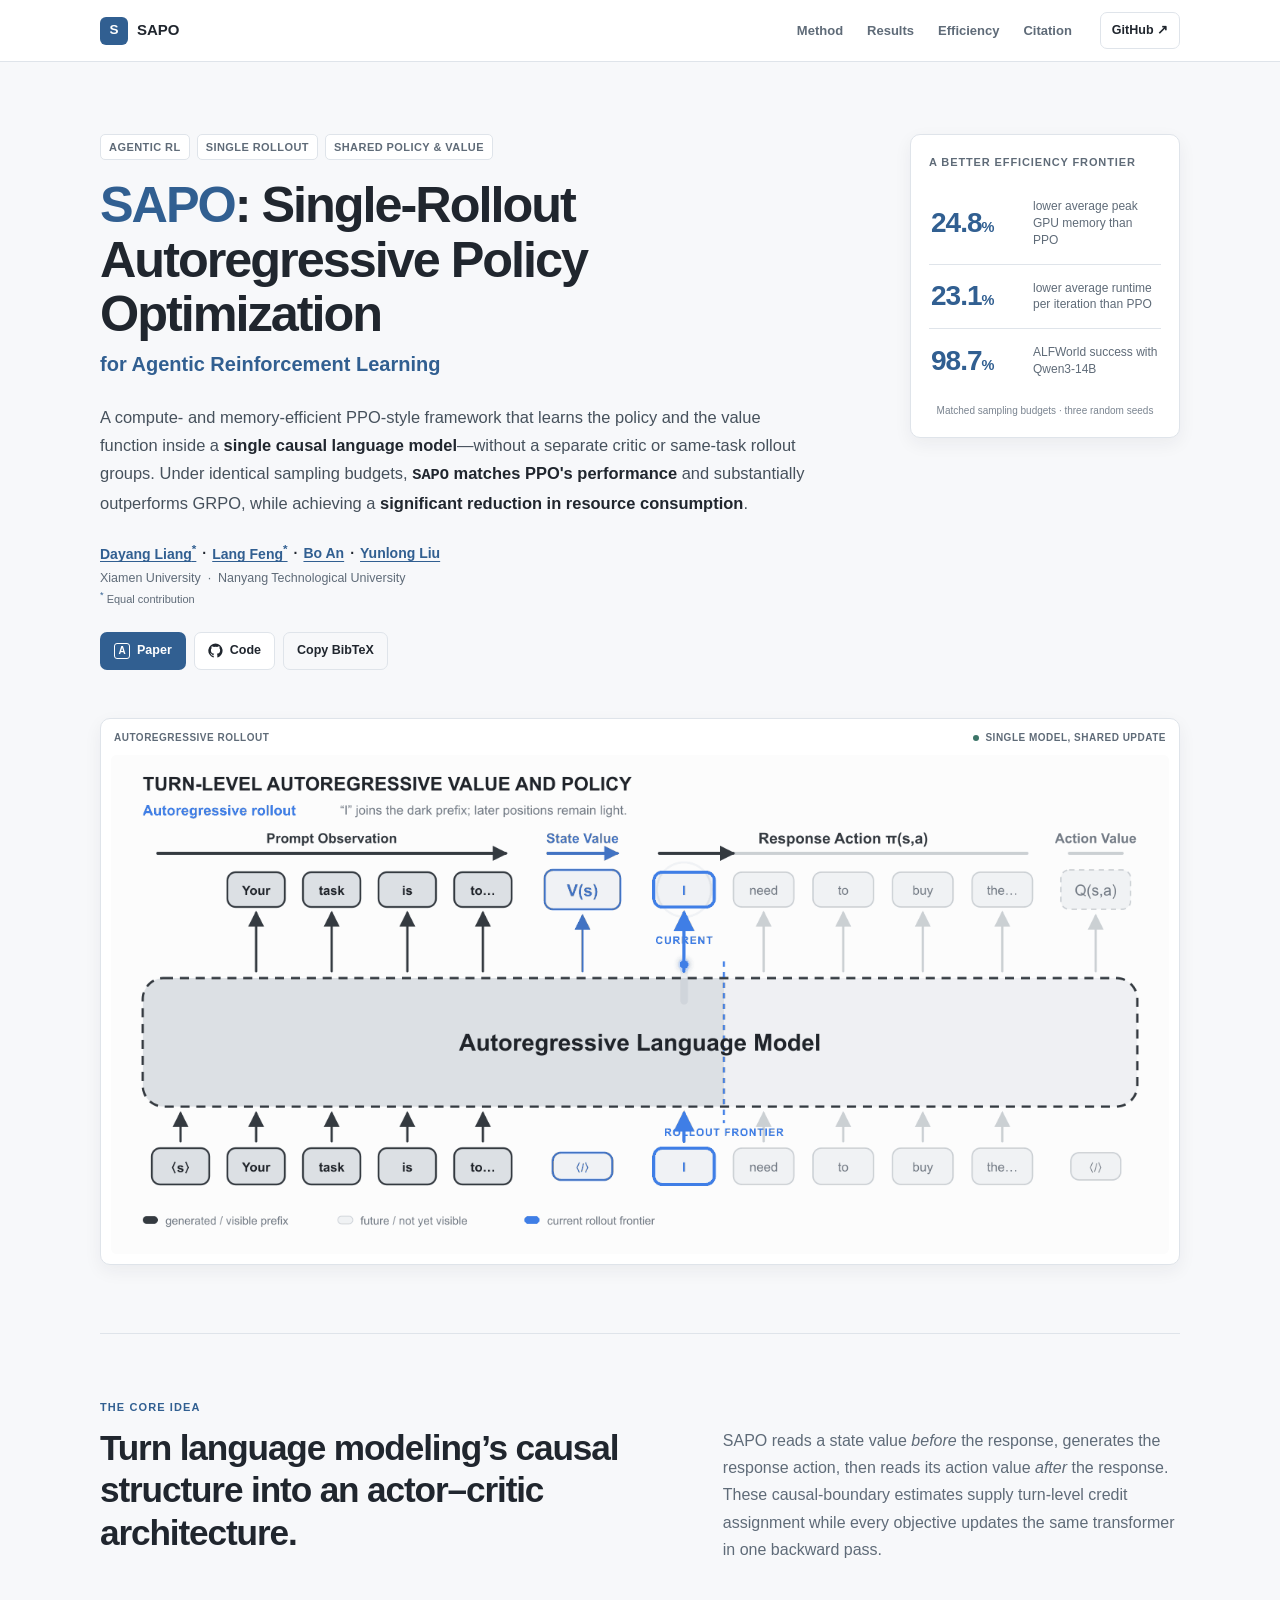
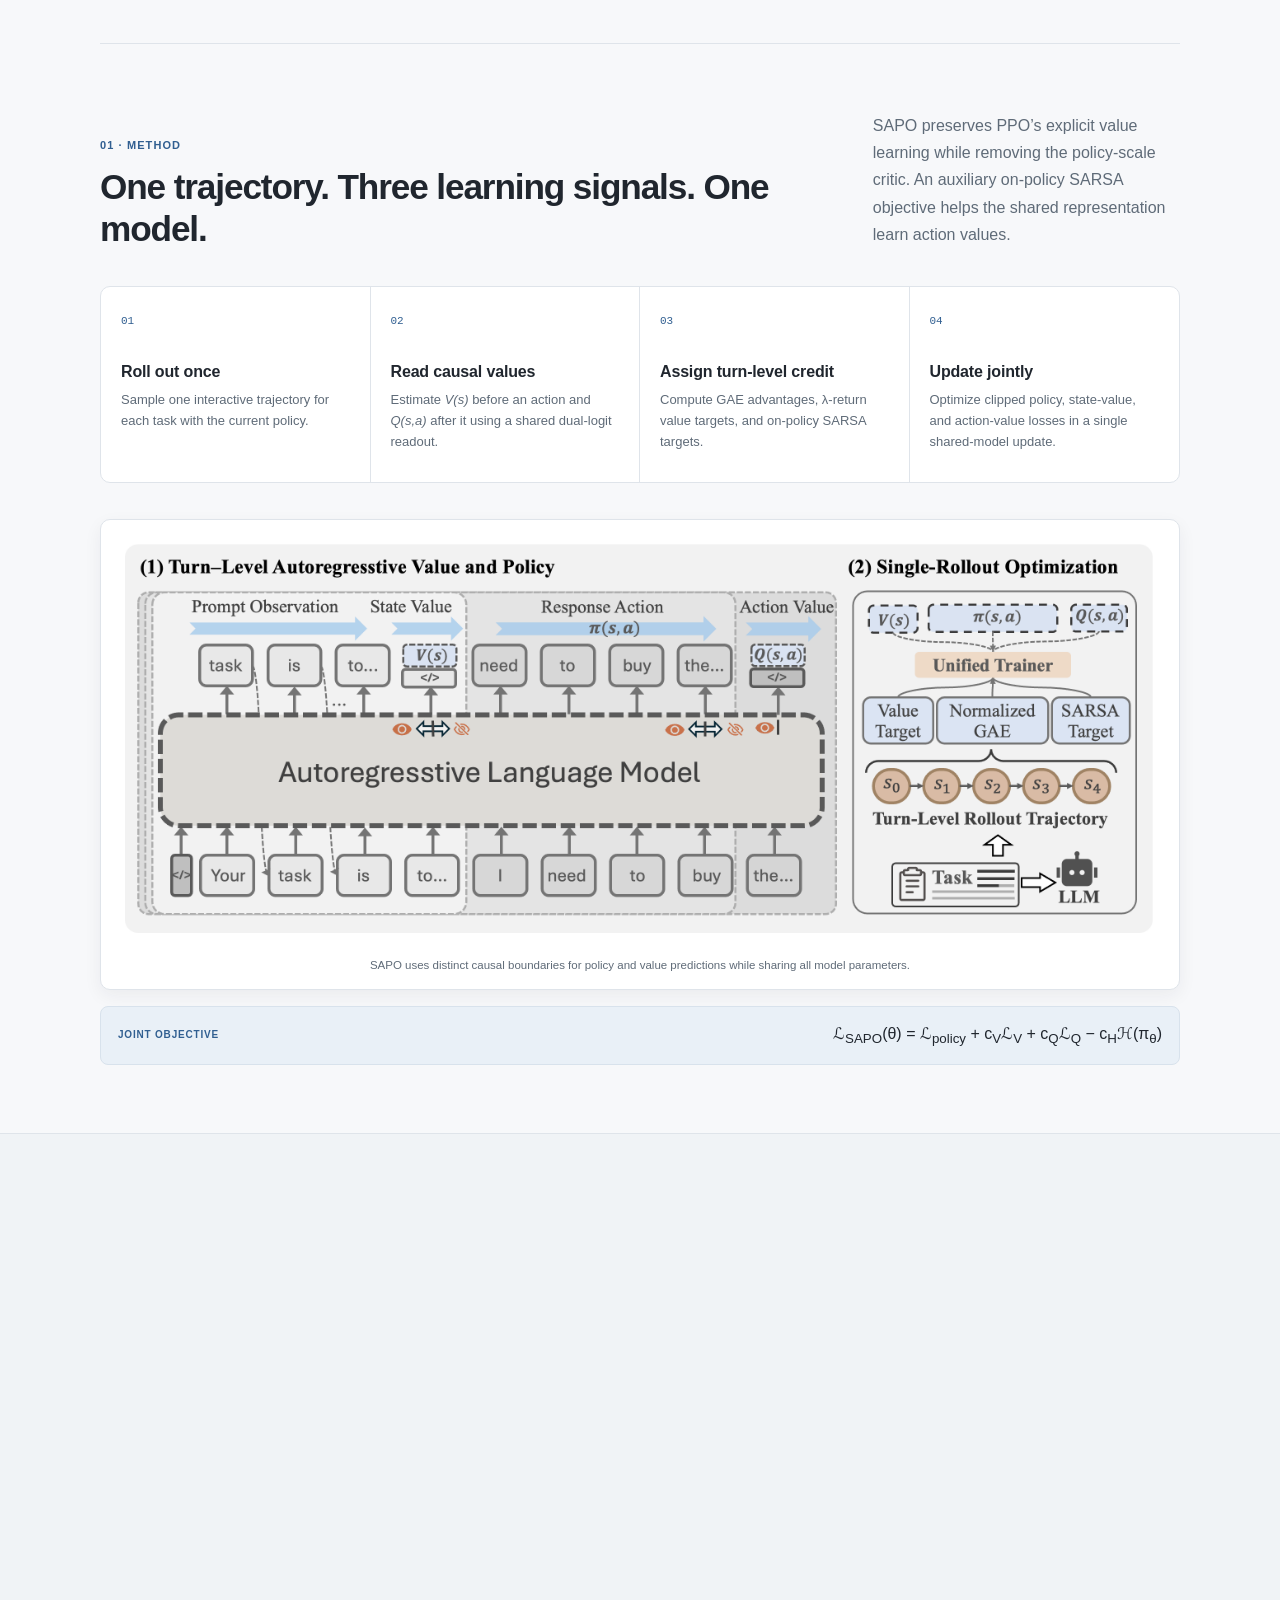
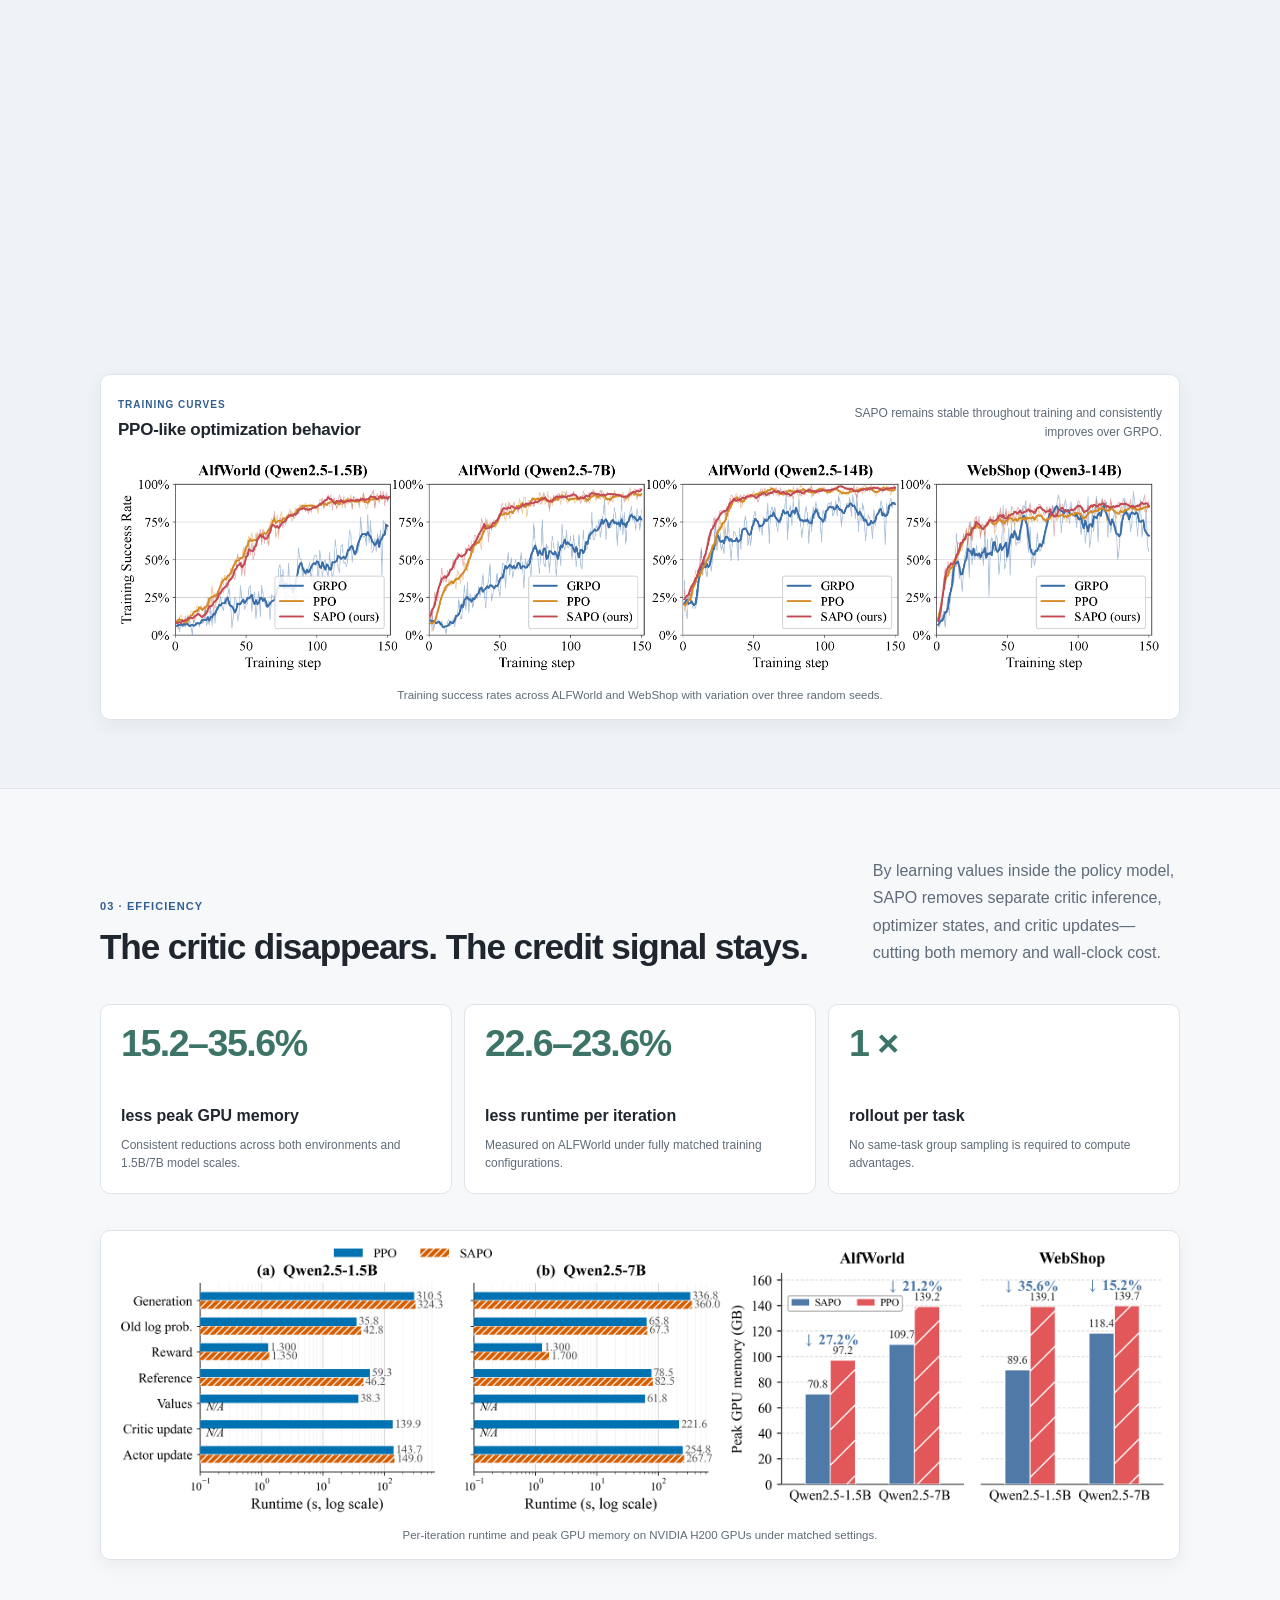
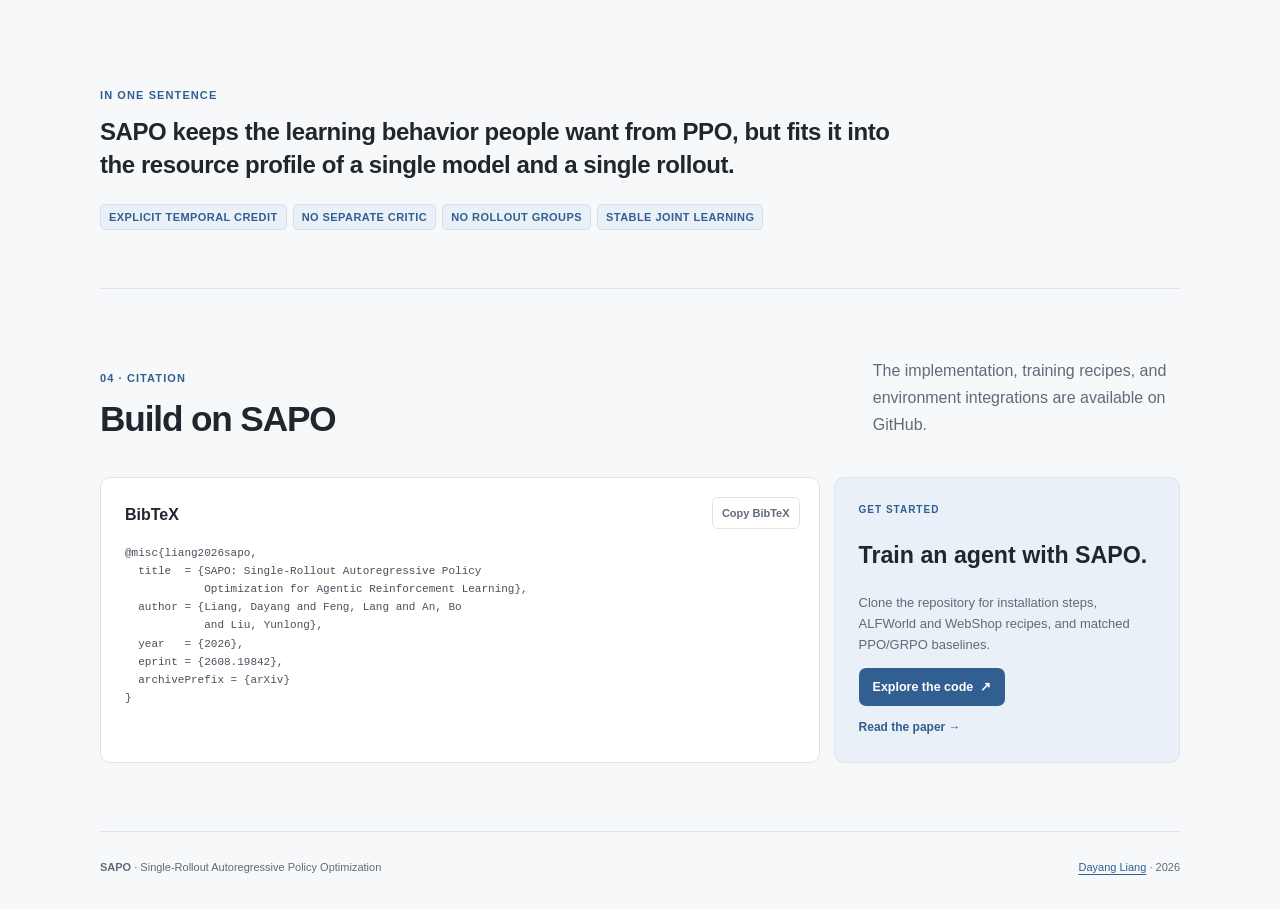
==== commit d69afa72: "Link SAPO author profiles" ====
--- a/sapo/index.html
+++ b/sapo/index.html
@@ -43,13 +43,13 @@
           <div class="authors" aria-label="Authors">
             <a href="https://dy-liang.github.io/">Dayang Liang<sup>*</sup></a>
             <span>·</span>
-            <span>Lang Feng<sup>*</sup></span>
+            <a href="https://github.com/langfengQ" target="_blank" rel="noopener">Lang Feng<sup>*</sup></a>
             <span>·</span>
-            <span>Bo An</span>
+            <a href="https://personal.ntu.edu.sg/boan/" target="_blank" rel="noopener">Bo An</a>
             <span>·</span>
-            <span>Yunlong Liu<sup>†</sup></span>
+            <a href="https://yunlongliu.github.io/about-en/" target="_blank" rel="noopener">Yunlong Liu</a>
           </div>
-          <p class="affiliations">Xiamen University &nbsp;·&nbsp; Nanyang Technological University<br><small><sup>*</sup> Equal contribution &nbsp;&nbsp; <sup>†</sup> Corresponding author</small></p>
+          <p class="affiliations">Xiamen University &nbsp;·&nbsp; Nanyang Technological University<br><small><sup>*</sup> Equal contribution</small></p>
 
           <div class="actions">
             <a class="button button-primary" href="https://arxiv.org/abs/2608.19842" target="_blank" rel="noopener">
